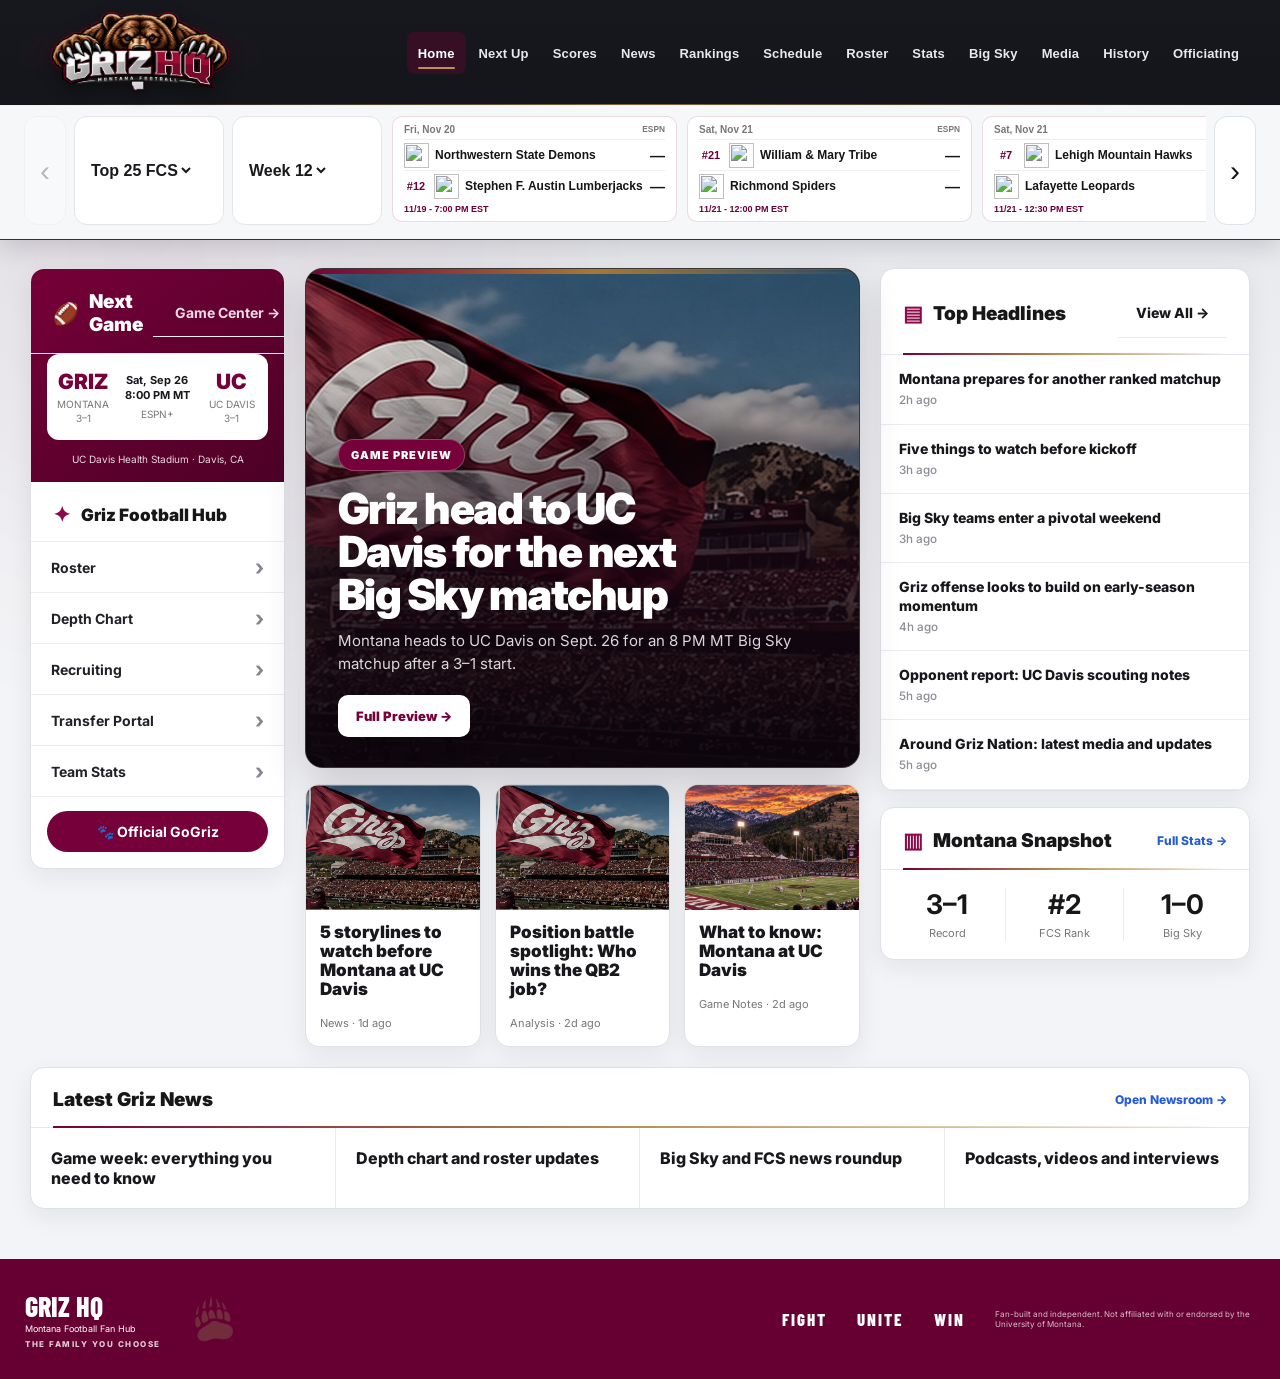
==== index.html @ 2645842f "Refresh homepage opponent references for UC Davis" ====
<!DOCTYPE html>

<html lang="en">
<head>
<meta charset="utf-8"/>
<meta content="width=device-width, initial-scale=1" name="viewport"/>
<title>Griz HQ | Montana Football</title>
<meta content="Griz HQ — a fan-built Montana Grizzlies football information hub." name="description"/>
<link href="styles.css?v=20260920-bigsky-pow1" rel="stylesheet"/>
<link href="scoreboard/scoreboard.css?v=20260916-clean2" rel="stylesheet"/>
<script defer src="scoreboard/scoreboard-config.js?v=20260920-finalfix1"></script>
<script defer src="scoreboard/scoreboard-render.js?v=20260920-finalfix1"></script>
<script defer src="score-scroll.js?v=20260920-finalfix1"></script>
<script defer src="app.js?v=20260921-ucdavis3"></script>
<script defer="" src="rankings-team-logos.js?v=20260920-finalfix1"></script>
<link rel="icon" type="image/png" sizes="32x32" href="favicon-32.png">
<link rel="apple-touch-icon" sizes="180x180" href="apple-touch-icon.png">
<link rel="manifest" href="site.webmanifest">
<meta name="apple-mobile-web-app-title" content="Griz HQ">
<style id="griz-tabs-critical">
.tab-panel{display:none!important}
.tab-panel.is-active{display:block!important}
.hero.tab-panel.is-active{display:grid!important}
.header-gamebar{position:relative;padding-right:175px}
.header-go-griz{position:absolute;right:20px;top:50%;transform:translateY(-50%);font:900 42px/0.9 "Barlow Condensed",sans-serif;letter-spacing:1px;color:#6b0038;text-decoration:none;white-space:nowrap}
.header-go-griz:hover{text-decoration:underline}
@media(max-width:900px){.header-gamebar{padding-right:145px}.header-go-griz{right:12px;font-size:34px}}
@media(max-width:700px){.header-gamebar{padding-right:0}.header-go-griz{display:none}}
</style>
<style id="latest-press-style">
.latest-press{display:grid;grid-template-columns:minmax(260px,.75fr) minmax(360px,1.25fr);gap:22px;margin:0 0 26px;padding:22px;border:1px solid rgba(107,0,56,.18);background:#f7f4f1}
.latest-press-copy h3{margin:5px 0 8px;font-size:clamp(22px,3vw,34px);line-height:1.05}.latest-press-copy p{margin:0 0 16px;color:#666}.latest-press-video{min-height:280px;background:#111;display:flex;align-items:center;justify-content:center}.latest-press-video iframe{width:100%;height:315px;border:0}.press-video-placeholder{padding:30px;text-align:center;color:#eee;line-height:1.5}@media(max-width:800px){.latest-press{grid-template-columns:1fr}.latest-press-video iframe{height:240px}}
</style>
<style id="officiating-tab-style">
.officiating-tab-shell{padding:0 0 30px}.officiating-tab-frame{display:block;width:100%;height:2400px;border:0;background:#f5f2ef}.officiating-tab-open{display:inline-flex;margin:0 0 16px;padding:11px 15px;background:#6b0038;color:#fff;text-decoration:none;font-weight:900;letter-spacing:.3px}.officiating-tab-open:hover{text-decoration:underline}@media(max-width:800px){.officiating-tab-frame{height:3000px}}
</style>

</head>
<body>
<header class="v2-header">
  <div class="v2-topbar">
    <a class="v2-brand" href="#home" aria-label="Griz HQ home"><img src="griz-hq-logo.png" alt="Griz HQ Montana Football"></a>
    <nav class="v2-nav" aria-label="Primary navigation">
      <a class="active" data-tab-link="home" href="#home">Home</a>
      <a data-tab-link="game" href="#next-up">Next Up</a>
      <a data-tab-link="scores" href="#fcs-scores">Scores</a>
      <a data-tab-link="news" href="#news">News</a>
      <a data-tab-link="rankings" href="#rankings">Rankings</a>
      <a data-tab-link="schedule" href="#schedule">Schedule</a>
      <a data-tab-link="roster" href="#roster">Roster</a>
      <a data-tab-link="stats" href="#stats">Stats</a>
      <a data-tab-link="bigsky" href="#big-sky">Big Sky</a>
      <a data-tab-link="media" href="#media">Media</a>
      <a data-tab-link="history" href="#history">History</a>
      <a data-tab-link="officiating" href="#officiating">Officiating</a>
    </nav>
  </div>
  <div class="v2-scorebar" aria-label="Football scores and upcoming games">
    <button class="v2-score-prev" type="button" aria-label="Previous scores">‹</button>
    <label class="v2-score-filter v2-score-select"> <span class="sr-only">Scoreboard group</span><select id="score-group-select" aria-label="Scoreboard group"><option value="fcs">Top 25 FCS</option><option value="bigsky">Big Sky</option></select></label>
    <label class="v2-score-filter v2-score-select"> <span class="sr-only">Scoreboard week</span><select id="score-week-select" aria-label="Scoreboard week"><option value="0">Week 0</option><option value="1">Week 1</option><option value="2">Week 2</option><option value="3">Week 3</option><option value="4">Week 4</option><option value="5">Week 5</option><option value="6">Week 6</option><option value="7">Week 7</option><option value="8">Week 8</option><option value="9">Week 9</option><option value="10">Week 10</option><option value="11">Week 11</option><option value="12">Week 12</option><option value="13">Week 13</option><option value="14">Week 14</option></select></label>
    <div class="v2-score-games" id="score-games" aria-live="polite"></div>
    <button class="v2-score-next" type="button" aria-label="More scores">›</button>
  </div>
</header>
<main id="home">
<section class="v2-home tab-panel is-active" data-tab="home" id="v2-home" aria-label="Griz HQ home dashboard">
  <div class="v2-dashboard">
    <aside class="v2-rail v2-card v2-team-hub">
      <section class="v2-home-next">
        <div class="v2-card-heading"><span>🏈</span><h2>Next Game</h2><a href="#next-up">Game Center →</a></div>
        <div class="v2-home-next-match">
          <div><strong>GRIZ</strong><small>MONTANA<br>3–1</small></div>
          <div><b>Sat, Sep 26<br>8:00 PM MT</b><small>ESPN+</small></div>
          <div><strong>UC</strong><small>UC DAVIS<br>3–1</small></div>
        </div>
        <p>UC Davis Health Stadium · Davis, CA</p>
      </section>
      <section class="v2-team-links">
        <div class="v2-card-heading"><span>✦</span><h2>Griz Football Hub</h2></div>
        <a href="#roster">Roster <b>›</b></a>
        <a href="#roster">Depth Chart <b>›</b></a>
        <a href="#roster">Recruiting <b>›</b></a>
        <a href="#roster">Transfer Portal <b>›</b></a>
        <a href="#stats">Team Stats <b>›</b></a>
        <a class="v2-rail-cta" href="https://gogriz.com/" target="_blank" rel="noopener">🐾 Official GoGriz</a>
      </section>
    </aside>
    <section class="v2-center">
      <div class="v2-feature v2-card">
        <div class="v2-feature-image"><img src="hero.jpg" alt="Montana Grizzlies football"></div>
        <div class="v2-feature-overlay"><span class="v2-tag">GAME PREVIEW</span><h1>Griz head to UC Davis for the next Big Sky matchup</h1><p>Montana heads to UC Davis on Sept. 26 for an 8 PM MT Big Sky matchup after a 3–1 start.</p><a href="#next-up" class="v2-button">Full Preview →</a></div>
      </div>
      <div class="v2-story-grid" id="home-news-side">
        <a class="v2-story v2-card" href="#news"><img src="hero.jpg" alt="Montana football news"><div><h3>5 storylines to watch before Montana at UC Davis</h3><small>News · 1d ago</small></div></a>
        <a class="v2-story v2-card" href="#news"><img src="hero.jpg" alt="Montana football analysis"><div><h3>Position battle spotlight: Who wins the QB2 job?</h3><small>Analysis · 2d ago</small></div></a>
        <a class="v2-story v2-card" href="#news"><img src="mountain-bg.jpg" alt="Washington-Grizzly Stadium"><div><h3>What to know: Montana at UC Davis</h3><small>Game Notes · 2d ago</small></div></a>
      </div>
    </section>
    <aside class="v2-right">
      <section class="v2-card v2-headlines"><div class="v2-card-heading"><span>▤</span><h2>Top Headlines</h2><a href="#news">View All →</a></div><a href="#news">Montana prepares for another ranked matchup <small>2h ago</small></a><a href="#news">Five things to watch before kickoff <small>3h ago</small></a><a href="#news">Big Sky teams enter a pivotal weekend <small>3h ago</small></a><a href="#news">Griz offense looks to build on early-season momentum <small>4h ago</small></a><a href="#news">Opponent report: UC Davis scouting notes <small>5h ago</small></a><a href="#news">Around Griz Nation: latest media and updates <small>5h ago</small></a></section>
      <section class="v2-card v2-snapshot"><div class="v2-card-heading"><span>▥</span><h2>Montana Snapshot</h2><a href="#stats">Full Stats →</a></div><div class="v2-snapshot-grid"><div><b>3–1</b><small>Record</small></div><div><b>#2</b><small>FCS Rank</small></div><div><b>1–0</b><small>Big Sky</small></div></div></section>
    </aside>
  </div>
  <section class="v2-lower-news v2-card"><div class="v2-card-heading"><h2>Latest Griz News</h2><a href="#news">Open Newsroom →</a></div><div class="v2-lower-news-grid"><a href="#news">Game week: everything you need to know</a><a href="#news">Depth chart and roster updates</a><a href="#news">Big Sky and FCS news roundup</a><a href="#news">Podcasts, videos and interviews</a></div></section>
</section>
<section class="section tab-panel bigsky-hub" data-tab="bigsky" id="big-sky">
  <div class="section-head bigsky-hero-head"><div class="eyebrow">AROUND THE LEAGUE</div><h2>BIG SKY FOOTBALL</h2><span>Standings • Scores • Stats • News • Rankings</span></div>
  <div class="bigsky-hub-grid">
    <div class="bigsky-main">
      <div class="bigsky-panel bigsky-standings-panel">
        <div class="bigsky-panel-head"><div><div class="eyebrow">2026 CONFERENCE STANDINGS</div><h3>Big Sky Football</h3></div><span id="bigsky-standings-updated">LIVE FROM BIG SKY</span></div>
        <div class="bigsky-standings" id="bigsky-standings">Loading standings…</div>
      </div>
      <div class="bigsky-panel bigsky-players-panel">
        <div class="bigsky-panel-head"><div><div class="eyebrow">WEEKLY HONORS</div><h3>Big Sky Players of the Week</h3></div><span id="bigsky-players-updated">WEEKLY</span></div>
        <div class="bigsky-pow-grid" id="bigsky-players-of-week">Loading weekly honors…</div>
      </div>
      <div class="bigsky-panel">
        <div class="bigsky-panel-head"><div><div class="eyebrow">AROUND THE LEAGUE</div><h3>This Week in the Big Sky</h3></div><span>GAMES &amp; MATCHUPS</span></div>
        <div class="bigsky-tools"><label>TEAM<select id="bigsky-team-filter"><option value="ALL">ALL TEAMS</option></select></label><label>WEEK<select id="bigsky-date-filter"><option value="ALL">CURRENT WEEK</option></select></label></div>
        <div class="bigsky-table" id="bigsky-table">Loading Big Sky schedule…</div>
      </div>
      <div class="bigsky-panel">
        <div class="bigsky-panel-head"><div><div class="eyebrow">BIG SKY LEADERS</div><h3>Stat Leaders</h3></div><span>2026 SEASON</span></div>
        <div class="bigsky-leader-grid" id="bigsky-leaders">Loading leaders…</div>
      </div>
    </div>
    <aside class="bigsky-side">
      <div class="bigsky-panel bigsky-ranked-panel"><div class="bigsky-panel-head"><div><div class="eyebrow">FCS TOP 25</div><h3>Big Sky Ranked Teams</h3></div><span>COACHES</span></div><div id="bigsky-ranked">Loading rankings…</div></div>
      <div class="bigsky-panel"><div class="bigsky-panel-head"><div><div class="eyebrow">BIG SKY NEWS</div><h3>Around the Conference</h3></div><span>OFFICIAL</span></div><div id="bigsky-news">Loading news…</div></div>
      <div class="bigsky-panel bigsky-griz-panel"><div class="bigsky-panel-head"><div><div class="eyebrow">MONTANA</div><h3>The Griz in the Big Sky</h3></div></div><div id="bigsky-griz-card">Loading…</div></div>
    </aside>
  </div>
  <div class="schedule-source">Primary sources: <a href="https://bigskyconf.com/standings.aspx?path=football" rel="noopener" target="_blank">Big Sky standings ↗</a> • <a href="https://bigskyconf.com/stats.aspx?path=football&amp;year=2026" rel="noopener" target="_blank">Big Sky statistics ↗</a> • <a href="https://bigskyconf.com/news.aspx?path=football" rel="noopener" target="_blank">Big Sky football news ↗</a></div>
</section>
<section class="section tab-panel ghq-next-up" data-tab="game" id="next-up">
  <div class="ghq-nu-hero">
    <div class="ghq-nu-hero-top">
      <div>
        <div class="eyebrow light">GRIZ HQ • OPPONENT DOSSIER</div>
        <h1>NEXT UP: <span>UC DAVIS</span></h1>
        <p>Everything you want to know before kickoff — the matchup, the numbers, the history, the opponent, and the best places to dig deeper.</p>
      </div>
      <div class="ghq-nu-game-pill"><b>SEP 26</b><span>8:00 PM MT</span><small>UC DAVIS HEALTH STADIUM</small></div>
    </div>
    <div class="ghq-nu-matchup">
      <div class="ghq-nu-team is-griz">
        <div class="ghq-nu-logo"><img src="https://a.espncdn.com/i/teamlogos/ncaa/500/149.png" alt="Montana Grizzlies"></div>
        <div><div class="ghq-nu-rank">#2</div><h2>MONTANA</h2><p>3–1 • 1–0 BIG SKY</p></div>
      </div>
      <div class="ghq-nu-vs"><span>VS</span><small>GAME 3</small></div>
      <div class="ghq-nu-team is-opponent">
        <div class="ghq-nu-logo"><img src="https://a.espncdn.com/i/teamlogos/ncaa/500/302.png" alt="UC Davis Aggies"></div>
        <div><div class="ghq-nu-rank next">NEXT</div><h2>UC DAVIS</h2><p>3–1 • 1–0 BIG SKY</p></div>
      </div>
    </div>
  </div>

  <div class="ghq-nu-quicklinks">
    <div class="ghq-nu-section-label">JUMP TO / EXPLORE</div>
    <div class="ghq-nu-link-grid">
      <a href="https://ucdavisaggies.com/sports/football" target="_blank" rel="noopener"><strong>UC DAVIS FOOTBALL</strong><span>Official home</span><em>↗</em></a>
      <a href="https://ucdavisaggies.com/sports/football/roster" target="_blank" rel="noopener"><strong>ROSTER</strong><span>Players & bios</span><em>↗</em></a>
      <a href="https://ucdavisaggies.com/sports/football/stats" target="_blank" rel="noopener"><strong>2026 STATS</strong><span>Team & player stats</span><em>↗</em></a>
      <a href="https://ucdavisaggies.com/sports/football/schedule" target="_blank" rel="noopener"><strong>SCHEDULE</strong><span>Full 2026 slate</span><em>↗</em></a>
      <a href="https://ucdavisaggies.com/sports/football/coaches" target="_blank" rel="noopener"><strong>COACHES</strong><span>Staff & leadership</span><em>↗</em></a>
      <a href="https://ucdavisaggies.com/news/" target="_blank" rel="noopener"><strong>UC DAVIS NEWS</strong><span>Latest coverage</span><em>↗</em></a>
      <a href="https://gogriz.com/game-center/5256" target="_blank" rel="noopener"><strong>OPPONENT HISTORY</strong><span>Series records</span><em>↗</em></a>
      <a href="https://gogriz.com/game-center/5256" target="_blank" rel="noopener"><strong>GRIZ GAME CENTER</strong><span>Live stats & game info</span><em>↗</em></a>
    </div>
  </div>

  <div class="ghq-nu-section-head"><div><div class="eyebrow">THE NUMBERS</div><h2>MONTANA VS. UC DAVIS</h2><p>Through four games for each team. UC Davis is 3–1 overall and 1–0 in Big Sky play; Montana is 3–1 overall and 1–0 in conference play.</p></div><span class="ghq-nu-live-dot">CURRENT SNAPSHOT</span></div>
  <div class="ghq-nu-compare">
    <div class="ghq-nu-compare-head"><span>2026 THROUGH 4 GAMES</span><b><img src="https://a.espncdn.com/i/teamlogos/ncaa/500/149.png" alt=""> MONTANA</b><b><img src="https://a.espncdn.com/i/teamlogos/ncaa/500/302.png" alt=""> UC DAVIS</b></div>
    <div class="ghq-nu-stat"><span>Record</span><strong class="better">3–1</strong><strong>3–1</strong></div>
    <div class="ghq-nu-stat"><span>Points / Game</span><strong class="better">34.0</strong><strong>33.75</strong></div>
    <div class="ghq-nu-stat"><span>Total Offense / Game</span><strong class="better">394.0</strong><strong>410.0</strong></div>
    <div class="ghq-nu-stat"><span>Passing / Game</span><strong class="better">252.75</strong><strong>286.25</strong></div>
    <div class="ghq-nu-stat"><span>Rushing / Game</span><strong class="better">141.25</strong><strong>123.75</strong></div>
    <div class="ghq-nu-stat"><span>Points Allowed / Game</span><strong class="better">26.0</strong><strong>26.0</strong></div>
    <div class="ghq-nu-stat"><span>Total Defense Allowed / Game</span><strong class="better">388.0</strong><strong>382.75</strong></div>
    <div class="ghq-nu-stat"><span>3rd Down</span><strong class="better">40.0%</strong><strong>38.46%</strong></div>
    <div class="ghq-nu-stat"><span>Turnover Margin</span><strong>+1</strong><strong>+1</strong></div>
  </div>

  <div class="ghq-nu-two-col">
    <article class="ghq-nu-card ghq-nu-edge-card">
      <div class="eyebrow">MATCHUP EDGE</div><h3>WHERE THE NUMBERS LEAN</h3>
      <div class="ghq-nu-edge"><div><span>SCORING</span><b>−2.25</b><small>Montana points/game edge</small></div><div><span>TOTAL OFFENSE</span><b>−3.0</b><small>yards/game for Montana</small></div><div><span>RUSHING</span><b>+15.75</b><small>yards/game for Montana</small></div><div><span>POINTS ALLOWED</span><b>−10.0</b><small>fewer points allowed by Montana</small></div></div>
    </article>
    <article class="ghq-nu-card">
      <div class="eyebrow">RECENT FORM</div><h3>HOW THEY GOT HERE</h3>
      <div class="ghq-nu-game-row"><b>MONTANA</b><span class="w">W</span><strong>17–52</strong><small>Oregon State</small></div>
      <div class="ghq-nu-game-row"><b></b><span class="w">W</span><strong>35–14</strong><small>Utah Tech</small></div>
      <div class="ghq-nu-divider"></div>
      <div class="ghq-nu-game-row"><b>UC DAVIS</b><span class="w">W</span><strong>45–7</strong><small>Stetson</small></div>
      <div class="ghq-nu-game-row"><b></b><span class="l">L</span><strong>10–56</strong><small>SMU</small></div>
    </article>
  </div>

  <div class="ghq-nu-two-col">
    <article class="ghq-nu-card">
      <div class="eyebrow">PLAYERS TO KNOW</div><h3>WHO MATTERS IN THIS MATCHUP</h3>
      <div class="ghq-nu-player"><div class="ghq-nu-player-team griz">M</div><div><b>Eli Gillman</b><span>Montana RB • 409 rush yards • 5 TD</span></div></div>
      <div class="ghq-nu-player"><div class="ghq-nu-player-team griz">M</div><div><b>Keali'i Ah Yat</b><span>Montana QB • 1,008 pass yards • 9 TD • 3 INT</span></div></div>
      <div class="ghq-nu-player"><div class="ghq-nu-player-team opp">UC</div><div><b>Samuel Gbatu Jr.</b><span>UC Davis WR • 468 receiving yards • 4 TD</span></div></div>
      <div class="ghq-nu-player"><div class="ghq-nu-player-team opp">UC</div><div><b>Treynor Cleeland</b><span>UC Davis QB • 995 passing yards • 9 TD</span></div></div>
      <a class="ghq-nu-inline-link" href="https://ucdavisaggies.com/sports/football/roster" target="_blank" rel="noopener">VIEW FULL UC DAVIS ROSTER ↗</a>
    </article>
    <article class="ghq-nu-card">
      <div class="eyebrow">OPPONENT INTEL</div><h3>GET TO KNOW THE AGGIES</h3>
      <p>UC Davis is 3–1 overall and 1–0 in Big Sky play after a 45–7 win over Stetson. The Aggies are coached by third-year head coach Tim Plough and average 33.75 points and 410.0 total yards per game.</p>
      <div class="ghq-nu-facts"><div><b>3–1</b><span>Current record</span></div><div><b>1–0</b><span>Big Sky record</span></div><div><b>410.0</b><span>Total offense / game</span></div><div><b>Davis</b><span>Home of the Aggies</span></div></div>
      <div class="ghq-nu-button-row"><a href="https://ucdavisaggies.com/sports/football/coaches" target="_blank" rel="noopener">COACHES ↗</a><a href="https://ucdavisaggies.com/news/" target="_blank" rel="noopener">NEWS ↗</a></div>
    </article>
  </div>

  <div class="ghq-nu-history">
    <div class="ghq-nu-history-copy"><div class="eyebrow light">SERIES HISTORY</div><h2>MONTANA VS. UC DAVIS</h2><p>Montana and UC Davis have met 11 times. Montana leads the all-time series 9–2, with UC Davis winning the most recent meeting 30–14 in Missoula in 2024.</p><div class="ghq-nu-series-score"><div><b>9–2</b><span>Montana all-time</span></div><div><b>2024</b><span>Last meeting</span></div><div><b>30–14</b><span>UC Davis in 2024</span></div></div></div>
    <div class="ghq-nu-history-games"><div><span>2024</span><b>UC DAVIS 30–14</b><small>Missoula</small></div><div><span>2023</span><b>MONTANA 31–23</b><small>Davis</small></div><div class="next-series"><span>2026</span><b>NEXT CHAPTER</b><small>Davis, Calif.</small></div></div>
  </div>

  <div class="ghq-nu-two-col">
    <article class="ghq-nu-card">
      <div class="eyebrow">WHAT TO WATCH</div><h3>THREE THINGS I'M WATCHING</h3>
      <ol class="ghq-nu-watchlist"><li><b>Can Montana contain the Aggies' passing game?</b><span>UC Davis is averaging 286.25 passing yards per game through four games.</span></li><li><b>Can UC Davis protect the football?</b><span>The Aggies are +1 in turnover margin through four games.</span></li><li><b>Can Montana win on third down?</b><span>UC Davis is converting 38.46% of third downs this season.</span></li></ol>
    </article>
    <article class="ghq-nu-card">
      <div class="eyebrow">MORE GAME-DAY INFO</div><h3>KEEP THESE OPEN</h3>
      <div class="ghq-nu-resource-grid"><a href="https://gogriz.com/game-center/5256" target="_blank" rel="noopener"><b>GAME CENTER</b><span>Official Montana game hub</span></a><a href="https://ucdavisaggies.com/sports/football/stats" target="_blank" rel="noopener"><b>UC DAVIS STATS</b><span>Live cumulative stats</span></a><a href="https://ucdavisaggies.com/sports/football/schedule" target="_blank" rel="noopener"><b>UC DAVIS SCHEDULE</b><span>Results & future games</span></a><a href="https://gogriz.com/sports/football" target="_blank" rel="noopener"><b>GO GRIZ</b><span>Official Montana football</span></a></div>
    </article>
  </div>

  

  <div class="ghq-nu-section-head"><div><div class="eyebrow">FILM ROOM</div><h2>WATCH THE OPPONENT</h2><p>Start the week with the video that matters: coach interviews, player press conferences, highlights and recent games.</p></div><span class="ghq-nu-live-dot">VIDEO &amp; MEDIA</span></div>
  <div class="ghq-nu-media-grid">
    <a class="ghq-nu-media-card featured" href="https://www.youtube.com/results?search_query=UC+Davis+football+2026+highlights" target="_blank" rel="noopener"><div class="ghq-nu-media-icon">▶</div><div><span>HIGHLIGHTS</span><b>Search UC Davis 2026 Highlights</b><small>Recent game clips and team highlights</small></div><em>↗</em></a>
    <a class="ghq-nu-media-card" href="https://www.youtube.com/results?search_query=UC+Davis+football+coach+Tim+Plough+2026" target="_blank" rel="noopener"><div class="ghq-nu-media-icon">🎙</div><div><span>COACH TALK</span><b>Lance Anderson Press Conferences</b><small>Hear the opponent's coaches directly</small></div><em>↗</em></a>
    <a class="ghq-nu-media-card" href="https://www.youtube.com/results?search_query=UC+Davis+football+Montana+State+2026" target="_blank" rel="noopener"><div class="ghq-nu-media-icon">🎥</div><div><span>RECENT GAME</span><b>UC Davis at Montana State</b><small>Look for full-game, recap and highlight video</small></div><em>↗</em></a>
    <a class="ghq-nu-media-card" href="https://www.youtube.com/results?search_query=UC+Davis+football+SMU+2026" target="_blank" rel="noopener"><div class="ghq-nu-media-icon">🎥</div><div><span>RECENT GAME</span><b>UC Davis at BYU</b><small>Another look at the Aggies' most recent test</small></div><em>↗</em></a>
  </div>

  <div class="ghq-nu-two-col">
    <article class="ghq-nu-card"><div class="eyebrow">DEEP DIVE</div><h3>OPPONENT RESEARCH DESK</h3><div class="ghq-nu-research-grid">
      <a href="https://ucdavisaggies.com/sports/football/stats" target="_blank" rel="noopener"><b>TEAM STATS</b><span>Offense, defense &amp; special teams</span></a>
      <a href="https://ucdavisaggies.com/sports/football/roster" target="_blank" rel="noopener"><b>ROSTER &amp; BIOS</b><span>Every player and position</span></a>
      <a href="https://ucdavisaggies.com/sports/football/coaches" target="_blank" rel="noopener"><b>COACHING STAFF</b><span>Head coach &amp; coordinators</span></a>
      <a href="https://ucdavisaggies.com/news/" target="_blank" rel="noopener"><b>TEAM NEWS</b><span>Latest opponent coverage</span></a>
      <a href="https://ucdavisaggies.com/sports/football/schedule" target="_blank" rel="noopener"><b>FULL SCHEDULE</b><span>Results &amp; upcoming games</span></a>
      <a href="https://gogriz.com/game-center/5256" target="_blank" rel="noopener"><b>SERIES HISTORY</b><span>Montana vs. UC Davis</span></a>
    </div></article>
    <article class="ghq-nu-card"><div class="eyebrow">GAME FILM CHECKLIST</div><h3>WHAT I WOULD STUDY FIRST</h3><ol class="ghq-nu-watchlist"><li><b>Quarterback tendencies</b><span>Look at early-down throws, pressure response and where the QB goes when the first read is covered.</span></li><li><b>Explosive plays</b><span>Find the opponent's longest runs, passes and returns from the first two games.</span></li><li><b>Third-down defense</b><span>See how they line up on 3rd-and-medium/long and which pressures create negative plays.</span></li><li><b>Special teams</b><span>Watch kickoff coverage, punt returns, field-goal range and fake-punt tendencies.</span></li></ol></article>
  </div>

  <div class="ghq-nu-section-head"><div><div class="eyebrow">MORE NUMBERS</div><h2>STATS WORTH DIGGING INTO</h2><p>The scoreboard tells you who won. These numbers tell you how the opponent is built.</p></div></div>
  <div class="ghq-nu-stat-cards">
    <div><span>PASSING</span><b>286.25</b><small>UC Davis passing yards per game</small></div>
    <div><span>RUSHING</span><b>123.75</b><small>UC Davis rushing yards per game</small></div>
    <div><span>POINTS</span><b>33.75</b><small>UC Davis points per game</small></div>
    <div><span>POINTS ALLOWED</span><b>26.0</b><small>UC Davis opponent points per game</small></div>
    <div><span>3RD DOWN</span><b>38.46%</b><small>Third-down conversion rate</small></div>
    <div><span>TURNOVER MARGIN</span><b>+1</b><small>Through four games</small></div>
  </div>

  <div class="ghq-nu-card ghq-nu-link-dump"><div class="eyebrow">ONE-CLICK RESEARCH</div><h3>EVERYTHING ELSE</h3><div class="ghq-nu-resource-grid">
    <a href="https://ucdavisaggies.com/sports/football" target="_blank" rel="noopener"><b>OFFICIAL FOOTBALL</b><span>UC Davis Athletics</span></a>
    <a href="https://www.google.com/search?q=UC+Davis+football+news" target="_blank" rel="noopener"><b>WEB NEWS</b><span>Search the latest coverage</span></a>
    <a href="https://www.youtube.com/results?search_query=UC+Davis+football+2026" target="_blank" rel="noopener"><b>YOUTUBE</b><span>Videos &amp; pressers</span></a>
    <a href="https://www.espn.com/college-football/team/_/id/302/uc-davis-aggies" target="_blank" rel="noopener"><b>ESPN</b><span>Scores, roster &amp; stats</span></a>
    <a href="https://www.espn.com/college-football/team/schedule/_/id/302/season/2026" target="_blank" rel="noopener"><b>ESPN SCHEDULE</b><span>Game-by-game results</span></a>
    <a href="https://www.google.com/search?q=UC+Davis+football+podcast" target="_blank" rel="noopener"><b>PODCASTS</b><span>Opponent discussion</span></a>
  </div></div>


  <div class="ghq-nu-footer"><span>DATA SNAPSHOT • SEPTEMBER 21, 2026</span><span>UC Davis statistics: UC Davis Athletics • Montana statistics: Griz HQ</span></div>
</section>
<section class="lower-grid">
<section class="panel tab-panel" data-tab="schedule" id="schedule">
<div class="panel-title"><h2>2026 SEASON AT A GLANCE</h2></div>
<div class="stat-strip" id="season-stats">
<div><b>1–0</b><small>RECORD</small></div>
<div><b>1–0</b><small>BIG SKY</small></div>
<div><b>28.0</b><small>PPG</small></div>
<div><b>21.0</b><small>OPP PPG</small></div>
</div>
<div class="schedule" id="schedule-list">
<div class="schedule-row head"><span>DATE</span><span>OPPONENT</span><span>RESULT / TIME</span></div>
<div class="schedule-row"><span>AUG 29</span><b>SOUTHERN UTAH</b><strong>W 28–21</strong></div>
<div class="schedule-row next"><span>SEP 5</span><b>DRAKE</b><strong>2:00 PM MT</strong></div>
<div class="schedule-row"><span>SEP 12</span><b>UTAH TECH</b><strong>1:00 PM MT</strong></div>
<div class="schedule-row"><span>SEP 19</span><b>@ OREGON STATE</b><strong>9:00 PM MT</strong></div>
<div class="schedule-row"><span>SEP 26</span><b>@ UC DAVIS</b><strong>8:00 PM MT</strong></div>
<div class="schedule-row"><span>OCT 3</span><b>NORTHERN COLORADO</b><strong>2:00 PM MT</strong></div>
</div>
<a class="button maroon full" href="#schedule-full">FULL SCHEDULE →</a>
</section>
</section>
<!-- FULL NEWSROOM: driven only by news.json -->
<section class="ghq-newsroom section tab-panel" data-tab="news" id="news">
<div class="ghq-newsroom-shell">
<div class="ghq-newsroom-top">
<div>
<div class="eyebrow">GRIZ HQ • DAILY FOOTBALL NEWS</div>
<h2>THE GRIZ NEWSROOM</h2>
<p>Your daily Montana football front page — official news, game stories, insider coverage and more.</p>
</div>
<div class="ghq-newsroom-status"><span></span><b id="news-updated-label">LIVE FEED</b><small id="news-updated-time">Checking for updates…</small></div>
</div>
<div class="ghq-news-filters" id="ghq-news-filters">
<button class="is-active" data-news-filter="ALL" type="button">ALL</button>
<button data-news-filter="GAME STORY" type="button">GAME STORIES</button>
<button data-news-filter="GAME DAY" type="button">GAME DAY</button>
<button data-news-filter="INSIDER" type="button">INSIDER</button>
<button data-news-filter="RECRUITING" type="button">RECRUITING</button>
<button data-news-filter="HONOR" type="button">HONORS</button>
<button data-news-filter="ANALYSIS" type="button">ANALYSIS</button>
<button data-news-filter="OPPONENT" type="button">OPPONENT</button>
</div>
<div class="ghq-news-feature-grid" id="ghq-news-feature">
<a class="ghq-news-feature-main" href="#">
<div class="ghq-feature-art"><img alt="Montana Grizzlies football news" src="hero.jpg"/><span>GRIZ HQ</span><b>LATEST</b></div>
<div class="ghq-feature-copy"><div class="ghq-news-meta">LATEST • MONTANA FOOTBALL</div><h3>Loading the latest story…</h3><p>Checking the newsroom.</p><span>READ STORY ↗</span></div>
</a>
<div class="ghq-news-feature-stack">
<a class="ghq-news-feature-small" href="#"><div class="ghq-small-art"><img alt="Montana Grizzlies football news" src="hero.jpg"/><span>GRIZ</span></div><div><span>LATEST</span><h3>Loading…</h3><small>—</small></div></a>
<a class="ghq-news-feature-small" href="#"><div class="ghq-small-art"><img alt="Montana Grizzlies football news" src="hero.jpg"/><span>GRIZ</span></div><div><span>LATEST</span><h3>Loading…</h3><small>—</small></div></a>
</div>
</div>
<div class="ghq-video-newsroom" id="ghq-video-newsroom">
<div class="ghq-video-newsroom-head"><div><div class="eyebrow">GRIZ TV • VIDEO</div><h3>WATCH THE LATEST</h3></div><span>VIDEO THUMBNAILS</span></div>
<div class="ghq-video-grid newsroom-video-grid" id="ghq-newsroom-video-grid"></div>
</div>
<div class="ghq-latest-head"><div><div class="eyebrow">AROUND GRIZ NATION</div><h3>LATEST HEADLINES</h3></div><span id="ghq-filter-label">ALL STORIES</span></div>
<div class="ghq-news-grid" id="ghq-news-grid"></div>
<div class="ghq-news-footer">
<div><b>GRIZ HQ NEWS</b><span>Automatically refreshed from Montana football sources.</span></div>
<a href="https://gogriz.com/sports/football/archives" rel="noopener" target="_blank">OFFICIAL GOGRIZ FOOTBALL ARCHIVE ↗</a>
</div>
</div>
</section>
<section class="section fcs-scoreboard-section tab-panel" data-tab="scores" id="fcs-scores">
<div class="section-head"><div class="eyebrow">AROUND THE FCS</div><h2>FCS Scoreboard</h2><span>Top 25 + Big Sky scores</span></div>
<div class="fcs-tools">
<label>WEEK<select id="fcs-week-filter"></select></label>
<button class="button outline-maroon" id="fcs-refresh" type="button">REFRESH SCORES ↻</button>
<span class="fcs-status" id="fcs-status">Loading scores…</span>
</div>
<div class="fcs-topbar"><div><b>FCS TOP 25</b><span id="fcs-rankings-date">Stats Perform • Aug. 31, 2026</span></div><a href="https://www.ncaa.com/rankings/football/fcs/stats-perform-fcs-top-25" rel="noopener" target="_blank">FULL FCS RANKINGS ↗</a></div>
<div class="fcs-top20" id="fcs-top20"><div class="fcs-loading">Loading Top 25…</div></div>
<div class="fcs-all-head bigsky-score-head"><div><b>BIG SKY SCORES</b><span id="bigsky-score-label">All 13 Big Sky teams</span></div><span>Conference + non-conference</span></div>
<div class="fcs-games bigsky-score-games" id="bigsky-score-games"><div class="fcs-loading">Loading Big Sky games…</div></div>
</section>

<section class="section tab-panel" data-tab="rankings" id="rankings">
<div class="section-head"><div class="eyebrow">NATIONAL FCS RANKINGS</div><h2>Top 20 — Coaches &amp; Media</h2><span id="rankings-date">Loading…</span></div>
<div class="full-polls">
<div><h3>AFCA COACHES POLL</h3><ol id="coaches-poll"><li>Loading rankings…</li></ol></div>
<div><h3>STATS PERFORM MEDIA POLL</h3><ol id="media-poll"><li>Loading rankings…</li></ol></div>
</div>
</section>
<section class="section tab-panel" data-tab="roster" id="roster">
<div class="section-head"><div class="eyebrow">THE TEAM</div><h2>Roster &amp; Depth Chart</h2><span id="depth-chart-updated">2026 season</span></div>
<div class="roster-actions">
<a class="button maroon" href="https://gogriz.com/sports/football/roster" rel="noopener" target="_blank">FULL OFFICIAL ROSTER ↗</a>
<a class="button outline-maroon" id="depth-chart-source" href="https://gogriz.com/news/2026/8/25/football-kennedy-era-opens-as-griz-host-t-birds" rel="noopener" target="_blank">OFFICIAL GAME NOTES / TWO-DEEP ↗</a>
</div>
<div class="roster-hq-intro">
  <div class="roster-hq-copy">
    <div class="eyebrow">ROSTER HQ</div>
    <h3>Meet the 2026 Griz</h3>
    <p>One place to see the roster, current two-deep, position groups, experience and new arrivals. Use the explorer below instead of jumping around the page.</p>
  </div>
  <div class="roster-hq-stats">
    <div class="roster-hq-stat"><b>110</b><span>PLAYERS</span><small>Official 2026 roster</small></div>
    <div class="roster-hq-stat"><b>3</b><span>UNITS</span><small>Offense · Defense · ST</small></div>
    <div class="roster-hq-stat"><b>11</b><span>GROUPS</span><small>QB through specialists</small></div>
    <div class="roster-hq-stat accent"><b>2-DEEP</b><span>NOW</span><small>Latest published depth chart</small></div>
  </div>
</div>

<div class="roster-feature-grid">
  <section class="roster-feature-panel captains-panel">
    <div class="roster-feature-head"><span class="feature-icon">C</span><div><div class="eyebrow">LEADERSHIP</div><h3>Team Captains</h3></div></div>
    <div class="roster-feature-players" id="roster-captains"></div>
  </section>
  <section class="roster-feature-panel watch-panel">
    <div class="roster-feature-head"><span class="feature-icon">★</span><div><div class="eyebrow">2026 WATCH</div><h3>Players to Watch</h3></div></div>
    <div class="roster-feature-players" id="roster-watch"></div>
  </section>
  <section class="roster-feature-panel honors-panel">
    <div class="roster-feature-head"><span class="feature-icon">✦</span><div><div class="eyebrow">PRESEASON RECOGNITION</div><h3>Honors &amp; Watchlists</h3></div></div>
    <div class="roster-honors-list" id="roster-honors"></div>
  </section>
</div>

<div class="roster-section-nav" aria-label="Roster HQ sections">
  <button type="button" class="roster-section-nav-btn active" data-roster-jump="roster-explorer">👥 <span>ROSTER EXPLORER</span></button>
  <button type="button" class="roster-section-nav-btn" data-roster-jump="roster-depth-chart">☷ <span>DEPTH CHART</span></button>
  <button type="button" class="roster-section-nav-btn" data-roster-jump="roster-position-groups">▦ <span>POSITION GROUPS</span></button>
  <button type="button" class="roster-section-nav-btn" data-roster-jump="roster-coaches">🏈 <span>COACHES</span></button>
  <button type="button" class="roster-section-nav-btn" data-roster-jump="roster-transfers">↔ <span>TRANSFERS</span></button>
</div>

<div class="roster-snapshot-grid">
  <div class="roster-snapshot-card"><span>52</span><strong>OFFENSE</strong><small>QB · RB · WR · TE · OL</small></div>
  <div class="roster-snapshot-card"><span>53</span><strong>DEFENSE</strong><small>DL · LB · DB</small></div>
  <div class="roster-snapshot-card"><span>5</span><strong>SPECIALISTS</strong><small>K · P/KP · LS</small></div>
  <div class="roster-snapshot-card"><span>22</span><strong>FRESHMEN</strong><small>First-year players</small></div>
  <div class="roster-snapshot-card"><span>23</span><strong>SOPHOMORES</strong><small>Second-year players</small></div>
  <div class="roster-snapshot-card"><span>25</span><strong>JUNIORS</strong><small>Third-year players</small></div>
  <div class="roster-snapshot-card"><span>20</span><strong>SENIORS</strong><small>Fourth-year players</small></div>
  <div class="roster-snapshot-card"><span>14</span><strong>5TH YEAR</strong><small>Graduate / extra-eligibility veterans</small></div>
</div>
<div class="roster-explorer" id="roster-explorer">
  <div class="roster-explorer-head">
    <div><div class="eyebrow">ROSTER EXPLORER</div><h3>Find any Griz in seconds</h3><p>Filter by unit, position or class. Click a player for the full roster card.</p></div>
    <div class="roster-count" id="roster-count">110 PLAYERS</div>
  </div>
  <div class="roster-filters" role="tablist" aria-label="Roster filters">
    <button class="roster-filter active" data-filter="all">ALL</button>
    <button class="roster-filter" data-filter="offense">OFFENSE</button>
    <button class="roster-filter" data-filter="defense">DEFENSE</button>
    <button class="roster-filter" data-filter="special">SPECIAL TEAMS</button>
    <button class="roster-filter" data-filter="qb">QB</button>
    <button class="roster-filter" data-filter="rb">RB</button>
    <button class="roster-filter" data-filter="wr">WR</button>
    <button class="roster-filter" data-filter="te">TE</button>
    <button class="roster-filter" data-filter="ol">OL</button>
    <button class="roster-filter" data-filter="dl">DL</button>
    <button class="roster-filter" data-filter="lb">LB</button>
    <button class="roster-filter" data-filter="db">DB</button>
    <button class="roster-filter" data-filter="new">NEW</button>
  </div>
  <div class="roster-search-row"><input id="roster-search" type="search" placeholder="Search by player, position, school or hometown…" aria-label="Search roster"><span id="roster-filter-note">Showing all 110 players</span></div>
  <div class="roster-grid" id="roster-grid"></div>
</div>

<div class="roster-player-modal" id="roster-player-modal" aria-hidden="true">
  <div class="roster-modal-backdrop" data-close-roster></div>
  <div class="roster-modal-card" role="dialog" aria-modal="true" aria-labelledby="roster-modal-name">
    <button class="roster-modal-close" data-close-roster aria-label="Close player card">×</button>
    <div class="roster-modal-number" id="roster-modal-number"></div>
    <div class="roster-modal-kicker" id="roster-modal-kicker"></div>
    <div class="roster-modal-photo-wrap"><img id="roster-modal-photo" class="roster-modal-photo" alt="" loading="lazy"></div>
    <h3 id="roster-modal-name"></h3>
    <div class="roster-modal-meta" id="roster-modal-meta"></div>
    <div class="roster-modal-body" id="roster-modal-body"></div>
    <a id="roster-modal-official" class="button outline-maroon" href="https://gogriz.com/sports/football/roster" target="_blank" rel="noopener">OFFICIAL ROSTER ↗</a>
  </div>
</div>

<!-- ROSTER_COACHES_START -->
<section class="griz-coaches-section" id="roster-coaches">
  <div class="griz-coaches-head"><div><div class="eyebrow">THE STAFF</div><h3>Coaching Staff</h3><p>The 2026 Montana football coaching staff, pulled from the official GoGriz staff page.</p></div><a class="button outline-maroon" href="https://gogriz.com/sports/football/coaches/2026" target="_blank" rel="noopener">OFFICIAL STAFF ↗</a></div>
  <div class="griz-coaches-grid"><article class="griz-coach-card"><div class="griz-coach-photo"><img src="https://images.sidearmdev.com/resize?url=https%3A%2F%2Fdxbhsrqyrr690.cloudfront.net%2Fsidearm.nextgen.sites%2Fgogriz.com%2Fimages%2F2026%2F8%2F30%2F20260829_fbvssouthernutah_0134.jpg&amp;height=300&amp;type=webp" alt="Bobby Kennedy" loading="lazy"></div><div class="griz-coach-info"><span class="eyebrow">COACHING STAFF</span><h4>Bobby Kennedy</h4><p>Head Coach</p><a href="https://gogriz.com/sports/football/coaches/2026" target="_blank" rel="noopener">OFFICIAL STAFF PROFILE ↗</a></div></article>
<article class="griz-coach-card"><div class="griz-coach-photo"><img src="https://images.sidearmdev.com/crop?url=https%3A%2F%2Fdxbhsrqyrr690.cloudfront.net%2Fsidearm.nextgen.sites%2Fgogriz.com%2Fimages%2F2018%2F2%2F24%2FPease.jpg&amp;width=180&amp;height=270&amp;type=webp" alt="Brent Pease" loading="lazy"></div><div class="griz-coach-info"><span class="eyebrow">COACHING STAFF</span><h4>Brent Pease</h4><p>Assoc. Head Coach / OC / QB</p><a href="https://gogriz.com/sports/football/coaches/2026" target="_blank" rel="noopener">OFFICIAL STAFF PROFILE ↗</a></div></article>
<article class="griz-coach-card"><div class="griz-coach-photo"><img src="https://images.sidearmdev.com/crop?url=https%3A%2F%2Fdxbhsrqyrr690.cloudfront.net%2Fsidearm.nextgen.sites%2Fgogriz.com%2Fimages%2F2024%2F5%2F9%2F20240502_headshots_193_tm.jpg&amp;width=180&amp;height=270&amp;type=webp" alt="Rob Phenicie" loading="lazy"></div><div class="griz-coach-info"><span class="eyebrow">COACHING STAFF</span><h4>Rob Phenicie</h4><p>Asst. Head Coach / Tight Ends</p><a href="https://gogriz.com/sports/football/coaches/2026" target="_blank" rel="noopener">OFFICIAL STAFF PROFILE ↗</a></div></article>
<article class="griz-coach-card"><div class="griz-coach-photo"><img src="https://images.sidearmdev.com/crop?url=https%3A%2F%2Fdxbhsrqyrr690.cloudfront.net%2Fsidearm.nextgen.sites%2Fgogriz.com%2Fimages%2F2026%2F3%2F2%2FSanders__Eric_khGNG.jpg&amp;width=180&amp;height=270&amp;type=webp" alt="Eric Sanders" loading="lazy"></div><div class="griz-coach-info"><span class="eyebrow">COACHING STAFF</span><h4>Eric Sanders</h4><p>Defensive Coordinator / Linebackers</p><a href="https://gogriz.com/sports/football/coaches/2026" target="_blank" rel="noopener">OFFICIAL STAFF PROFILE ↗</a></div></article>
<article class="griz-coach-card"><div class="griz-coach-photo"><img src="https://images.sidearmdev.com/crop?url=https%3A%2F%2Fdxbhsrqyrr690.cloudfront.net%2Fsidearm.nextgen.sites%2Fgogriz.com%2Fimages%2F2026%2F7%2F29%2F20260729_fb_caoch_7470_rb-2.jpg&amp;width=180&amp;height=270&amp;type=webp" alt="Chris White" loading="lazy"></div><div class="griz-coach-info"><span class="eyebrow">COACHING STAFF</span><h4>Chris White</h4><p>Special Teams Coordinator</p><a href="https://gogriz.com/sports/football/coaches/2026" target="_blank" rel="noopener">OFFICIAL STAFF PROFILE ↗</a></div></article>
<article class="griz-coach-card"><div class="griz-coach-photo"><img src="https://images.sidearmdev.com/crop?url=https%3A%2F%2Fdxbhsrqyrr690.cloudfront.net%2Fsidearm.nextgen.sites%2Fgogriz.com%2Fimages%2F2026%2F3%2F2%2FNurse__Wes_ggna9.jpg&amp;width=180&amp;height=270&amp;type=webp" alt="Wes Nurse" loading="lazy"></div><div class="griz-coach-info"><span class="eyebrow">COACHING STAFF</span><h4>Wes Nurse</h4><p>Safeties / Recruiting Coordinator</p><a href="https://gogriz.com/sports/football/coaches/2026" target="_blank" rel="noopener">OFFICIAL STAFF PROFILE ↗</a></div></article>
<article class="griz-coach-card"><div class="griz-coach-photo"><img src="https://images.sidearmdev.com/crop?url=https%3A%2F%2Fdxbhsrqyrr690.cloudfront.net%2Fsidearm.nextgen.sites%2Fgogriz.com%2Fimages%2F2026%2F2%2F26%2FDaste__Dom.jpg&amp;width=180&amp;height=270&amp;type=webp" alt="Dominic Daste" loading="lazy"></div><div class="griz-coach-info"><span class="eyebrow">COACHING STAFF</span><h4>Dominic Daste</h4><p>Running Backs</p><a href="https://gogriz.com/sports/football/coaches/2026" target="_blank" rel="noopener">OFFICIAL STAFF PROFILE ↗</a></div></article>
<article class="griz-coach-card"><div class="griz-coach-photo"><img src="https://images.sidearmdev.com/crop?height=270&amp;type=webp&amp;url=https%3A%2F%2Fdxbhsrqyrr690.cloudfront.net%2Fsidearm.nextgen.sites%2Fgogriz.com%2Fimages%2F2026%2F8%2F22%2FCropped_Johnson__Jaylen.jpg&amp;width=180" alt="Jaylen Johnson" loading="lazy"></div><div class="griz-coach-info"><span class="eyebrow">COACHING STAFF</span><h4>Jaylen Johnson</h4><p>Defensive Line / Run Game Coord.</p><a href="https://gogriz.com/sports/football/coaches/2026" target="_blank" rel="noopener">OFFICIAL STAFF PROFILE ↗</a></div></article>
<article class="griz-coach-card"><div class="griz-coach-photo"><img src="https://images.sidearmdev.com/crop?url=https%3A%2F%2Fdxbhsrqyrr690.cloudfront.net%2Fsidearm.nextgen.sites%2Fgogriz.com%2Fimages%2F2022%2F8%2F27%2F20220827_teamphoto_1117.jpg&amp;width=180&amp;height=270&amp;type=webp" alt="Kim McCloud" loading="lazy"></div><div class="griz-coach-info"><span class="eyebrow">COACHING STAFF</span><h4>Kim McCloud</h4><p>Cornerbacks</p><a href="https://gogriz.com/sports/football/coaches/2026" target="_blank" rel="noopener">OFFICIAL STAFF PROFILE ↗</a></div></article>
<article class="griz-coach-card"><div class="griz-coach-photo"><img src="https://images.sidearmdev.com/crop?url=https%3A%2F%2Fdxbhsrqyrr690.cloudfront.net%2Fsidearm.nextgen.sites%2Fgogriz.com%2Fimages%2F2026%2F2%2F6%2F20260206_brentmeyer_9660_tm-2.jpg&amp;width=180&amp;height=270&amp;type=webp" alt="Brent Myers" loading="lazy"></div><div class="griz-coach-info"><span class="eyebrow">COACHING STAFF</span><h4>Brent Myers</h4><p>Offensive Line</p><a href="https://gogriz.com/sports/football/coaches/2026" target="_blank" rel="noopener">OFFICIAL STAFF PROFILE ↗</a></div></article>
<article class="griz-coach-card"><div class="griz-coach-photo"><img src="https://images.sidearmdev.com/resize?url=https%3A%2F%2Fdxbhsrqyrr690.cloudfront.net%2Fsidearm.nextgen.sites%2Fgogriz.com%2Fimages%2F2026%2F7%2F2%2F20251206_svssdsu_4409_tm.JPG&amp;height=300&amp;type=webp" alt="Eric Price" loading="lazy"></div><div class="griz-coach-info"><span class="eyebrow">COACHING STAFF</span><h4>Eric Price</h4><p>Wide Receivers</p><a href="https://gogriz.com/sports/football/coaches/2026" target="_blank" rel="noopener">OFFICIAL STAFF PROFILE ↗</a></div></article>
<article class="griz-coach-card"><div class="griz-coach-photo"><img src="https://images.sidearmdev.com/crop?url=https%3A%2F%2Fdxbhsrqyrr690.cloudfront.net%2Fsidearm.nextgen.sites%2Fgogriz.com%2Fimages%2F2026%2F8%2F22%2FCropped_Roger__Nic.jpg&amp;width=180&amp;height=270&amp;type=webp" alt="Nic Roger" loading="lazy"></div><div class="griz-coach-info"><span class="eyebrow">COACHING STAFF</span><h4>Nic Roger</h4><p>Linebackers</p><a href="https://gogriz.com/sports/football/coaches/2026" target="_blank" rel="noopener">OFFICIAL STAFF PROFILE ↗</a></div></article>
<article class="griz-coach-card"><div class="griz-coach-photo"><img src="https://images.sidearmdev.com/crop?url=https%3A%2F%2Fdxbhsrqyrr690.cloudfront.net%2Fsidearm.nextgen.sites%2Fgogriz.com%2Fimages%2F2021%2F6%2F17%2FRyan_Cropped.png&amp;width=180&amp;height=270&amp;type=webp" alt="Dan Ryan" loading="lazy"></div><div class="griz-coach-info"><span class="eyebrow">COACHING STAFF</span><h4>Dan Ryan</h4><p>Football Strength Coach</p><a href="https://gogriz.com/sports/football/coaches/2026" target="_blank" rel="noopener">OFFICIAL STAFF PROFILE ↗</a></div></article></div>
</section>
<!-- ROSTER_COACHES_END -->

<div class="depth-switchbar" id="roster-depth-chart">
  <div><span class="eyebrow">THE CURRENT TWO-DEEP</span><strong>Depth Chart</strong></div>
  <span>Use the unit cards below to jump around the roster.</span>
</div>
<div class="depth-note" id="depth-chart-note">The depth chart below is the latest published two-deep. The official GoGriz roster is the authority for the complete player list and player details.</div>
<div class="depth-grid" id="roster-position-groups">
<div class="depth-card"><div class="depth-title">OFFENSE</div><div class="depth-table" id="depth-offense">
<div class="depth-head"><span>POS</span><span>1ST TEAM</span><span>2ND TEAM</span></div>
<div class="depth-row"><b>QB</b><span>Keali'i Ah Yat</span><span>Luke Flowers</span></div>
<div class="depth-row"><b>RB</b><span>Eli Gillman</span><span>Dylan Paine</span></div>
<div class="depth-row"><b>X WR</b><span>Landon Ransom-Goelz</span><span>Weston Adams</span></div>
<div class="depth-row"><b>Z WR</b><span>Brooks Davis</span><span>Jordan Dever</span></div>
<div class="depth-row"><b>F WR</b><span>Lekeldrick Bridges</span><span>Korbin Hendrix</span></div>
<div class="depth-row"><b>TE</b><span>Titus Rohrer</span><span>Mariano Birdno / Reese Brooks</span></div>
<div class="depth-row"><b>LT</b><span>Torin Jeske</span><span>Wyatt Sandford</span></div>
<div class="depth-row"><b>LG</b><span>Lucas Freitas</span><span>Wyatt Sandford</span></div>
<div class="depth-row"><b>C</b><span>Jack D'Ambra</span><span>Matt Hilden</span></div>
<div class="depth-row"><b>RG</b><span>Dyllan Drummond</span><span>Jack D'Ambra</span></div>
<div class="depth-row"><b>RT</b><span>Austin Buehler</span><span>Carter Bowen</span></div>
</div></div>
<div class="depth-card"><div class="depth-title">DEFENSE</div><div class="depth-table" id="depth-defense">
<div class="depth-head"><span>POS</span><span>1ST TEAM</span><span>2ND TEAM</span></div>
<div class="depth-row"><b>DL</b><span>Tyler King</span><span>Manase Tupou</span></div>
<div class="depth-row"><b>NT</b><span>Cooper Buffington</span><span>Zekiel Seumalo</span></div>
<div class="depth-row"><b>DE</b><span>Jake Mason</span><span>Hayden Schwartz</span></div>
<div class="depth-row"><b>BUCK</b><span>Solomon Tuliaupulu</span><span>Justin Eklund</span></div>
<div class="depth-row"><b>WILL</b><span>Peyton Wing</span><span>Nai Mose</span></div>
<div class="depth-row"><b>MIKE</b><span>Clay Oven</span><span>Justin Eklund</span></div>
<div class="depth-row"><b>SAM</b><span>Tanner Williams</span><span>Nai Mose</span></div>
<div class="depth-row"><b>CB</b><span>Chris Johnson II</span><span>Gabe Stroud</span></div>
<div class="depth-row"><b>CB</b><span>Brady Beaner</span><span>Sage Salopek</span></div>
<div class="depth-row"><b>S</b><span>Kade Boyd</span><span>Ashton Paine</span></div>
<div class="depth-row"><b>S</b><span>Kade Cutler</span><span>Brock Beaner</span></div>
<div class="depth-row"><b>S</b><span>Tanner Huff</span><span>—</span></div>
</div></div>
<div class="depth-card special"><div class="depth-title">SPECIAL TEAMS</div><div class="depth-table" id="depth-special">
<div class="depth-head"><span>POS</span><span>1ST TEAM</span><span>2ND TEAM</span></div>
<div class="depth-row"><b>K</b><span>Jo Silver</span><span>Ryder Barinowski</span></div>
<div class="depth-row"><b>P</b><span>Everett O'Donnell</span><span>—</span></div>
<div class="depth-row"><b>LS</b><span>Jace Eastlick</span><span>—</span></div>
<div class="depth-row"><b>PR</b><span>Brooks Davis</span><span>—</span></div>
<div class="depth-row"><b>KR</b><span>Landon Ransom-Goelz / Monte Gillman</span><span>—</span></div>
</div></div>
</div>
<!-- GRIZ TRANSFERS START -->
<div class="griz-transfers" id="roster-transfers">
<p class="griz-transfer-ledger-note">Transfer ledger checked 2026-09-14. Verified stats are shown when available; unverified players are labeled explicitly.</p><div class="griz-transfers-head">
<div><div class="eyebrow">WHAT THE GRIZ LOST</div><h3>Griz Transfers</h3><p>Former Montana players who transferred out after the 2025 season. 2026 performance is updated from currently published destination-school statistics; “No stats posted” means the destination has not published player stats yet.</p></div>
<div class="griz-transfer-legend"><span>🟢 Thriving</span><span>🟡 Contributing</span><span>⚪ Limited role</span><span>🔴 Not playing</span></div>
</div>
<div class="griz-transfer-summary">
<div><b>8</b><span>TRACKED DEPARTURES</span></div>
<div><b>6</b><span>FBS DESTINATIONS</span></div>
<div><b>3</b><span>IOWA STATE CYCLONES</span></div>
<div><b>2025</b><span>BASELINE SEASON</span></div>
</div>
<div class="griz-transfer-grid">
<article class="griz-transfer-card status-yellow">
<div class="griz-transfer-top"><span class="griz-transfer-status">🟡 CONTRIBUTING</span><span class="griz-loss">GRIZ LOSS <b>A-</b></span></div>
<h4>Malae Fonoti</h4><div class="griz-transfer-dest">Missouri · RB · Junior</div>
<div class="griz-transfer-line"><b>Montana 2025</b><span>11 G · 48 rush · 184 yds · 4 TD · 10 rec · 97 yds</span></div>
<div class="griz-transfer-line current"><b>2026</b><span>Not yet verified — no published individual stats</span></div>
<p>Limited early workload, but he has already produced an explosive 6.0-yard average in his first game.</p>
<a href="https://mutigers.com/sports/football/roster/season/2026/player/malae-fonoti" rel="noopener" target="_blank">MISSOURI PROFILE ↗</a>
</article>
<article class="griz-transfer-card status-white">
<div class="griz-transfer-top"><span class="griz-transfer-status">⚪ LIMITED ROLE</span><span class="griz-loss">GRIZ LOSS <b>B+</b></span></div>
<h4>Colin Amick</h4><div class="griz-transfer-dest">Iowa State · OL · R-So.</div>
<div class="griz-transfer-line"><b>Montana 2025</b><span>11 G · 7 starts · FCS Freshman All-American</span></div>
<div class="griz-transfer-line current"><b>2026</b><span>1 game appearance; no individual statistics published</span></div>
<p>Important young tackle for the 2025 Griz. Iowa State has not published individual 2026 statistics yet.</p>
<a href="https://cyclones.com/sports/football/roster/colin-amick/14373" rel="noopener" target="_blank">IOWA STATE PROFILE ↗</a>
</article>
<article class="griz-transfer-card status-white">
<div class="griz-transfer-top"><span class="griz-transfer-status">⚪ LIMITED ROLE</span><span class="griz-loss">GRIZ LOSS <b>B</b></span></div>
<h4>Jose Balver-Mendoza</h4><div class="griz-transfer-dest">Nevada · OL · Junior</div>
<div class="griz-transfer-line"><b>Montana 2025</b><span>4 games</span></div>
<div class="griz-transfer-line current"><b>2026</b><span>1 game appearance; no individual statistics available</span></div>
<p>Depth offensive-line departure. Nevada lists him on the 2026 roster but has no individual season stats posted.</p>
<a href="https://nevadawolfpack.com/sports/football/roster/jose-balver-mendoza/12794" rel="noopener" target="_blank">NEVADA PROFILE ↗</a>
</article>
<article class="griz-transfer-card status-white">
<div class="griz-transfer-top"><span class="griz-transfer-status">⚪ LIMITED ROLE</span><span class="griz-loss">GRIZ LOSS <b>B+</b></span></div>
<h4>Jareb Ramos</h4><div class="griz-transfer-dest">Iowa State · DT · R-Sr.</div>
<div class="griz-transfer-line"><b>Montana 2025</b><span>15 G · 15 starts · 31 tackles · 2.5 TFL · 2 sacks · 2 FF</span></div>
<div class="griz-transfer-line current"><b>2026</b><span>1 game · 1 tackle (Sep. 5 box score)</span></div>
<p>A full-season starter and disruptive nose tackle for Montana in 2025; Iowa State has not posted individual 2026 stats.</p>
<a href="https://cyclones.com/sports/football/roster/jareb-ramos/14402" rel="noopener" target="_blank">IOWA STATE PROFILE ↗</a>
</article>
<article class="griz-transfer-card status-white">
<div class="griz-transfer-top"><span class="griz-transfer-status">⚪ LIMITED ROLE</span><span class="griz-loss">GRIZ LOSS <b>A</b></span></div>
<h4>Caleb Otlewski</h4><div class="griz-transfer-dest">Colorado State · LB · R-Jr.</div>
<div class="griz-transfer-line"><b>Montana 2025</b><span>79 tackles · 9.5 TFL · 2 sacks · 2 INT · 2 PBU</span></div>
<div class="griz-transfer-line current"><b>2026</b><span>Not yet verified — no published individual stats</span></div>
<p>Montana's leading tackler in 2025. The Rams currently have no individual 2026 statistics posted for him.</p>
<a href="https://csurams.com/sports/football/roster/caleb-otlewski/14912" rel="noopener" target="_blank">COLORADO STATE PROFILE ↗</a>
</article>
<article class="griz-transfer-card status-white">
<div class="griz-transfer-top"><span class="griz-transfer-status">⚪ LIMITED ROLE</span><span class="griz-loss">GRIZ LOSS <b>A</b></span></div>
<h4>Diezel Wilkinson</h4><div class="griz-transfer-dest">UAB · DB · Junior</div>
<div class="griz-transfer-line"><b>Montana 2025</b><span>15 G · 78 tackles · 2.5 TFL · 2 sacks · 2 PBU</span></div>
<div class="griz-transfer-line current"><b>2026</b><span>Not yet verified — no published individual stats</span></div>
<p>One of Montana's biggest defensive losses. UAB lists him on the roster but has not posted 2026 individual stats.</p>
<a href="https://uabsports.com/sports/football/roster/diezel-wilkinson/12181" rel="noopener" target="_blank">UAB PROFILE ↗</a>
</article>
<article class="griz-transfer-card status-white">
<div class="griz-transfer-top"><span class="griz-transfer-status">⚪ LIMITED ROLE</span><span class="griz-loss">GRIZ LOSS <b>A-</b></span></div>
<h4>Kyon Loud</h4><div class="griz-transfer-dest">Duke · CB · R-So.</div>
<div class="griz-transfer-line"><b>Montana 2025</b><span>7 G · 7 starts · 25 tackles · 2 TFL · 4 PBU</span></div>
<div class="griz-transfer-line current"><b>2026</b><span>Not yet verified — no published individual stats</span></div>
<p>A starting corner when healthy in 2025. Duke's current player page has no 2026 individual stats posted.</p>
<a href="https://goduke.com/sports/football/roster/kyon-loud/24477" rel="noopener" target="_blank">DUKE PROFILE ↗</a>
</article>
<article class="griz-transfer-card status-white">
<div class="griz-transfer-top"><span class="griz-transfer-status">⚪ LIMITED ROLE</span><span class="griz-loss">GRIZ LOSS <b>A-</b></span></div>
<h4>Micah Harper</h4><div class="griz-transfer-dest">Iowa State · S · R-Sr.</div>
<div class="griz-transfer-line"><b>Montana 2025</b><span>15 G · 15 starts · 45 tackles · 1 TFL · 2 INT · 7 PBU</span></div>
<div class="griz-transfer-line current"><b>2026</b><span>1 game · 1 tackle (Sep. 5 box score)</span></div>
<p>One of Montana's starting safeties in 2025. Iowa State's current cumulative stats do not list individual production yet.</p>
<a href="https://cyclones.com/sports/football/roster/micah-harper/14418" rel="noopener" target="_blank">IOWA STATE PROFILE ↗</a>
</article>
</div>
<div class="griz-transfer-coach">
<div><span class="griz-transfer-status">🏈 COACH DEPARTURE</span><h4>Bobby Hauck</h4><div class="griz-transfer-dest">Illinois · Defensive Coordinator</div></div>
<div><b>GRIZ LOSS: A+</b><span>Former Montana head coach · Illinois staff in 2026</span></div>
<p>Tracked separately from player transfers. Hauck left Montana after the 2025 season and joined Illinois as defensive coordinator.</p>
<div class="griz-transfer-line current"><span>2026 Illinois defense: 1 G · 23 pts allowed · 413 total yds allowed · 194 rush yds allowed · 219 pass yds allowed · 1 INT · 1 sack</span></div>
<div class="griz-transfer-note"><b>Through Week 1:</b> Illinois beat UAB 42-23 on Sept. 3. The Illini defense also recorded a pick-six by Ismael Kante.</div>
</div>
</div>
<!-- GRIZ TRANSFERS END -->
</section>
<section class="section tab-panel" data-tab="officiating" id="officiating">
<div class="panel-title"><h2>OFFICIATING INTELLIGENCE</h2></div>
<div class="officiating-tab-shell">
<a class="officiating-tab-open" href="officiating.html" target="_blank" rel="noopener">OPEN FULL OFFICIATING INTELLIGENCE ↗</a>
<iframe class="officiating-tab-frame" src="officiating.html" title="Griz HQ Officiating Intelligence" loading="lazy"></iframe>
</div>
</section>
<section class="section tab-panel" data-tab="stats" id="stats">
<div class="section-head"><div class="eyebrow">NUMBERS</div><h2>Griz Stats Central</h2><span id="stats-through">Through Week 1</span></div>
<div class="stats-intro"><b>THE FULL PICTURE.</b> Team efficiency, player production, special teams and game-by-game trends — automatically refreshed from the official Montana statistics.</div>
<div class="stat-cards stats-summary-large" id="stats-summary"></div>
<div class="stats-panel stats-compare-panel">
<div class="stats-panel-head"><div><div class="eyebrow">MONTANA VS. THE FIELD</div><h3>Team Statistical Profile</h3></div><span>SEASON TO DATE</span></div>
<div class="stats-compare" id="stats-compare"></div>
</div>
<div class="stats-two-col">
<div class="stats-panel">
<div class="stats-panel-head"><div><div class="eyebrow">ATTACK</div><h3>Griz Offense</h3></div><span>SEASON</span></div>
<div class="stats-list" id="stats-offense"></div>
</div>
<div class="stats-panel">
<div class="stats-panel-head"><div><div class="eyebrow">STOP UNIT</div><h3>Griz Defense</h3></div><span>SEASON</span></div>
<div class="stats-list" id="stats-defense"></div>
</div>
</div>
<div class="stats-panel stats-leaders-panel">
<div class="stats-panel-head"><div><div class="eyebrow">PLAYER LEADERS</div><h3>Who's Producing?</h3></div><span>2026</span></div>
<div class="leader-grid leader-grid-expanded" id="stats-leaders"></div>
</div>
<div class="stats-two-col">
<div class="stats-panel">
<div class="stats-panel-head"><div><div class="eyebrow">GAME TRENDS</div><h3>Yards by Game</h3></div><span>MT vs OPP</span></div>
<div class="stats-trends" id="stats-trends"></div>
</div>
<div class="stats-panel">
<div class="stats-panel-head"><div><div class="eyebrow">SITUATIONAL</div><h3>By the Numbers</h3></div><span>EFFICIENCY</span></div>
<div class="stats-list" id="stats-situational"></div>
</div>
</div>
<div class="stats-panel">
<div class="stats-panel-head"><div><div class="eyebrow">GAME LOG</div><h3>2026 Results</h3></div><span>BOX SCORE SNAPSHOT</span></div>
<div class="game-log" id="stats-game-log"></div>
</div>
<div class="stats-note"><b>Built to update.</b> As each official box score is posted, Griz HQ can roll the cumulative player leaders, team profile, game log and trends forward automatically.</div>
</section>
<section class="section tab-panel" data-tab="media" id="media">
<div class="section-head"><div class="eyebrow">MEDIA &amp; RESOURCES</div><h2>Griz Media Center</h2><span>Official • Media • Fan</span></div>
<div class="latest-press" id="latest-press">
<div class="latest-press-copy"><div class="eyebrow">LATEST PRESS CONFERENCE</div><h3 id="latest-press-title">Loading latest Griz press conference…</h3><p id="latest-press-date">Checking Skyline Sports</p><a class="button maroon" href="https://skylinesportsmt.com/category/press-conference/" id="latest-press-link" rel="noopener" target="_blank">VIEW PRESS CONFERENCE ↗</a></div>
<div class="latest-press-video" id="latest-press-video"><div class="press-video-placeholder">The newest Skyline press conference will appear here automatically when its video is published.</div></div>
</div>
<div class="media-grid">
<a href="https://egriz.com/" rel="noopener" target="_blank"><b>eGriz</b><span>Griz fan forum &amp; community</span>↗</a>
<a href="https://www.montana-mint.com/" rel="noopener" target="_blank"><b>Griz Fan Pod</b><span>Podcast &amp; Montana sports</span>↗</a>
<a href="https://thevarsitynetwork.com/feed/source/oas-1039?audioPlayer=umt%3Apodcast-episode-93eb394b587471db5cee3a14566318b4" rel="noopener" target="_blank"><b>Grizzly Sports Radio</b><span>Radio, podcasts &amp; audio</span>↗</a>
<a href="https://www.youtube.com/@GrizTV" rel="noopener" target="_blank"><b>GrizTV</b><span>Montana Grizzlies video</span>↗</a></div><div class="resource-grid">
<a href="https://gogriz.com/" rel="noopener" target="_blank"><strong>GoGriz</strong><span>Official Montana Athletics</span></a>
<a href="https://www.montanasports.com/college/montana-grizzlies" rel="noopener" target="_blank"><strong>Montana Sports</strong><span>Local Griz coverage</span></a>
<a href="https://skylinesportsmt.com/" rel="noopener" target="_blank"><strong>Skyline Sports</strong><span>Montana &amp; FCS coverage</span></a></div></section>
<section class="section tab-panel" data-tab="history" id="history">
<div class="section-head"><div class="eyebrow">TRADITION</div><h2>Griz History</h2><span>1897–present</span></div>

<div class="ghx-hero">
  <img src="https://businessviewmagazine.com/wp-content/uploads/2019/11/washington-grizzly-stadium-WGS-Night-Game_800.jpg" alt="Washington-Grizzly Stadium at night" loading="lazy">
  <div class="ghx-hero-overlay"></div>
  <div class="ghx-hero-copy">
    <div class="eyebrow light">THE GRIZ STORY</div>
    <h3>125+ years.<br><em>Two crowns.</em><br>One identity.</h3>
    <p>From the first kickoff in 1897 to national championships, packed houses and generations of legends, Montana football has become one of the defining traditions in the FCS.</p>
    <div class="ghx-hero-tags"><span>1897</span><span>2 NATIONAL TITLES</span><span>19 BIG SKY TITLES</span><span>29 PLAYOFF APPEARANCES</span></div>
  </div>
  <div class="ghx-hero-mark"><strong>8</strong><span>NATIONAL TITLE<br>GAME APPEARANCES</span><small>1995 • 1996 • 2000 • 2001<br>2004 • 2008 • 2009 • 2023</small></div>
</div>

<div class="ghx-stat-grid">
  <div><strong>2</strong><span>National Championships</span><small>1995 • 2001</small></div>
  <div><strong>19</strong><span>Big Sky Championships</span><small>Most in conference history</small></div>
  <div><strong>29</strong><span>FCS Playoff Appearances</span><small>FCS record through 2025</small></div>
  <div><strong>13</strong><span>FCS Semifinal Appearances</span><small>Most in FCS history</small></div>
  <div><strong>30</strong><span>Home Winning Streak</span><small>1994–1997</small></div>
  <div><strong>650+</strong><span>Program Wins</span><small>Entering the 2026 season</small></div>
</div>

<div class="ghx-intro-grid">
  <article class="ghx-feature ghx-dark">
    <div class="eyebrow light">THE HOUSE THAT CHANGED EVERYTHING</div>
    <h3>Washington-Grizzly Stadium</h3>
    <p>Opened October 18, 1986, with Montana's 38–31 win over Idaho State, Washington-Grizzly Stadium became the stage for the modern Griz era. Montana's 30 straight home wins from 1994–97 remain one of the signature home-field streaks in FCS history.</p>
    <div class="ghx-big-number">30 <small>STRAIGHT HOME WINS</small></div>
    <a href="https://gogriz.com/sports/2017/9/1/washington-grizzly-stadium-history?id=258" target="_blank" rel="noopener">EXPLORE STADIUM HISTORY ↗</a>
  </article>
  <article class="ghx-feature ghx-photo-feature">
    <img src="https://dxbhsrqyrr690.cloudfront.net/sidearm.nextgen.sites/gogriz.com/images/2024/9/21/_TM21627_2.jpg" alt="Montana football at Washington-Grizzly Stadium" loading="lazy">
    <div><b>NO PLACE LIKE HOME.</b><span>Missoula • Washington-Grizzly Stadium</span></div>
  </article>
</div>

<div class="ghx-section-head"><div><div class="eyebrow">EXPLORE THE ERAS</div><h3>Pick a chapter of Griz history.</h3></div><span id="ghx-era-label">ALL ERAS</span></div>
<div class="ghx-filters" role="tablist" aria-label="Griz history eras">
  <button class="is-active" type="button" data-ghx-filter="all">ALL</button>
  <button type="button" data-ghx-filter="foundations">1897–1985</button>
  <button type="button" data-ghx-filter="stadium">1986–1992</button>
  <button type="button" data-ghx-filter="dynasty">1993–2009</button>
  <button type="button" data-ghx-filter="modern">2010–PRESENT</button>
</div>

<div class="ghx-timeline" id="ghx-timeline">
  <article class="ghx-event" data-ghx-era="foundations"><div class="ghx-event-year">1897</div><div class="ghx-event-dot"></div><div class="ghx-event-body"><span>FOUNDATIONS</span><h4>It starts here.</h4><p>Montana football begins in 1897, laying the foundation for one of the state's most enduring sports traditions.</p></div></article>
  <article class="ghx-event" data-ghx-era="foundations"><div class="ghx-event-year">1969</div><div class="ghx-event-dot"></div><div class="ghx-event-body"><span>CONFERENCE</span><h4>First Big Sky championship.</h4><p>Montana wins its first Big Sky football championship, beginning a conference legacy that eventually grows to 19 titles.</p></div></article>
  <article class="ghx-event" data-ghx-era="stadium"><div class="ghx-event-year">1986</div><div class="ghx-event-dot"></div><div class="ghx-event-body"><span>WASHINGTON-GRIZZLY STADIUM</span><h4>The house opens.</h4><p>The Griz rally past Idaho State 38–31 in the first game at their new home. The stadium becomes the launchpad for the modern Montana era.</p></div></article>
  <article class="ghx-event ghx-event-featured" data-ghx-era="dynasty"><div class="ghx-event-year">1995</div><div class="ghx-event-dot"></div><div class="ghx-event-body"><span>NATIONAL CHAMPIONSHIP</span><h4>First crown.</h4><p>Don Read's Grizzlies finish 13–2 and beat Marshall 22–20. Andy Larson's 25-yard field goal with 39 seconds left becomes one of the defining moments in program history.</p><button class="ghx-more" type="button" data-ghx-open="title-1995">VIEW THE 1995 STORY +</button></div></article>
  <article class="ghx-event" data-ghx-era="dynasty"><div class="ghx-event-year">2001</div><div class="ghx-event-dot"></div><div class="ghx-event-body"><span>NATIONAL CHAMPIONSHIP</span><h4>Second crown.</h4><p>Joe Glenn's 15–1 Griz beat Furman 13–6 in Chattanooga. Yohance Humphery rushed for 142 yards and a touchdown as Montana captured its second national title.</p><button class="ghx-more" type="button" data-ghx-open="title-2001">VIEW THE 2001 STORY +</button></div></article>
  <article class="ghx-event" data-ghx-era="dynasty"><div class="ghx-event-year">2008</div><div class="ghx-event-dot"></div><div class="ghx-event-body"><span>PLAYOFF RUN</span><h4>Back on the biggest stage.</h4><p>Montana beats James Madison 35–27 in the semifinal to reach the national championship game for the sixth time.</p></div></article>
  <article class="ghx-event" data-ghx-era="dynasty"><div class="ghx-event-year">2009</div><div class="ghx-event-dot"></div><div class="ghx-event-body"><span>PLAYOFF RUN</span><h4>Another title game.</h4><p>The Griz beat Appalachian State 24–17 in the semifinal before a 23–21 championship-game loss to Villanova.</p></div></article>
  <article class="ghx-event ghx-event-featured" data-ghx-era="modern"><div class="ghx-event-year">2023</div><div class="ghx-event-dot"></div><div class="ghx-event-body"><span>BIG SKY + PLAYOFFS</span><h4>19th league title. Eighth title game.</h4><p>Montana beats Montana State 37–7 for the 19th Big Sky title, then wins playoff thrillers over Furman and North Dakota State before returning to the national championship game.</p></div></article>
  <article class="ghx-event" data-ghx-era="modern"><div class="ghx-event-year">2025</div><div class="ghx-event-dot"></div><div class="ghx-event-body"><span>FCS PLAYOFFS</span><h4>13th semifinal appearance.</h4><p>Montana reaches the FCS semifinal for the 13th time and extends its record total to 29 playoff appearances.</p></div></article>
</div>

<div class="ghx-moment-grid">
  <article class="ghx-moment"><img src="https://ewscripps.brightspotcdn.com/dims4/default/442c73d/2147483647/strip/true/crop/1035x1508%2B0%2B0/resize/988x1440%21/quality/90/?url=http%3A%2F%2Fewscripps-brightspot.s3.amazonaws.com%2F0b%2F4f%2Fe43d85d240b694884c77d26895cf%2Fdickenson-wells.jpg" alt="Montana celebrates the 1995 championship" loading="lazy"><div><span>1995</span><h4>The first crown.</h4><p>Dave Dickenson and the Griz celebrate the breakthrough.</p><a href="https://www.montanasports.com/95at25/photos-montana-grizzlies-1995-national-championship-win-over-marshall" target="_blank" rel="noopener">PHOTO STORY ↗</a></div></article>
  <article class="ghx-moment"><img src="https://ewscripps.brightspotcdn.com/dims4/default/1ebb2c0/2147483647/strip/true/crop/1797x1011%2B0%2B240/resize/1280x720%21/quality/90/?url=http%3A%2F%2Fewscripps-brightspot.s3.amazonaws.com%2F69%2F64%2F3d90fc5e478180b28081032410a0%2Ftj-celebration.jpg" alt="Montana celebrates the 2001 national championship" loading="lazy"><div><span>2001</span><h4>The second crown.</h4><p>The Griz lift the Division I-AA championship trophy.</p><a href="https://www.montanasports.com/college/montana-grizzlies/grizzly-rewind-a-look-back-at-the-last-time-montana-and-furman-clashed-in-the-2001-national-championship" target="_blank" rel="noopener">PHOTO + STORY ↗</a></div></article>
  <article class="ghx-moment"><img src="https://skylinesportsmt.com/uploads/2023/11/Montana-players-carry-the-Great-Divide-Trophy-Brandon-Casey-AJ-Forbes-and-Evan-Shafer-scaled.jpeg" alt="Montana celebrates the 2023 Big Sky championship" loading="lazy"><div><span>2023</span><h4>Back on top.</h4><p>The Griz celebrate their 19th Big Sky championship.</p><a href="https://skylinesportsmt.com/big-sky-beat-down-griz-eviscerates-cats-to-claim-first-league-title-since-2009/" target="_blank" rel="noopener">READ THE STORY ↗</a></div></article>
</div>

<div class="ghx-champs">
<div class="ghx-section-head"><div><div class="eyebrow light">THE TWO CROWNS</div><h3>Championship vault</h3></div><span>CLICK TO EXPAND</span></div>
<div class="ghx-champ-grid">
  <article class="ghx-champ-card"><img src="https://ewscripps.brightspotcdn.com/dims4/default/442c73d/2147483647/strip/true/crop/1035x1508%2B0%2B0/resize/988x1440%21/quality/90/?url=http%3A%2F%2Fewscripps-brightspot.s3.amazonaws.com%2F0b%2F4f%2Fe43d85d240b694884c77d26895cf%2Fdickenson-wells.jpg" alt="1995 Montana championship" loading="lazy"><div class="ghx-champ-copy"><div class="ghx-champ-year">1995</div><h4>Montana 22, Marshall 20</h4><p>Record: 13–2. Andy Larson's late field goal completed the comeback and delivered Montana's first national championship.</p><button class="ghx-more" type="button" data-ghx-open="title-1995">EXPLORE THIS TITLE +</button></div></article>
  <article class="ghx-champ-card"><img src="https://ewscripps.brightspotcdn.com/dims4/default/1ebb2c0/2147483647/strip/true/crop/1797x1011%2B0%2B240/resize/1280x720%21/quality/90/?url=http%3A%2F%2Fewscripps-brightspot.s3.amazonaws.com%2F69%2F64%2F3d90fc5e478180b28081032410a0%2Ftj-celebration.jpg" alt="2001 Montana championship" loading="lazy"><div class="ghx-champ-copy"><div class="ghx-champ-year">2001</div><h4>Montana 13, Furman 6</h4><p>Record: 15–1. Yohance Humphery's touchdown and a dominant defense sealed Montana's second national championship.</p><button class="ghx-more" type="button" data-ghx-open="title-2001">EXPLORE THIS TITLE +</button></div></article>
</div>
</div>

<div class="ghx-bottom-grid">
  <article class="ghx-feature ghx-rivalry-card"><div class="eyebrow">THE BRAWL OF THE WILD</div><h3>Montana vs. Montana State</h3><p>The rivalry dates to 1897 and has become one of the oldest and most intense rivalries in Division I football. The 2025 season produced a historic first: two meetings in the same season, including a playoff semifinal.</p><div class="ghx-rivalry-number">124+ <small>meetings entering 2025</small></div><a href="https://gogriz.com/news/2025/11/19/football-title-on-the-line-as-griz-meet-cats-for-124th-time" target="_blank" rel="noopener">RIVALRY HISTORY ↗</a></article>
  <article class="ghx-feature ghx-legends-card"><div class="eyebrow">LEGENDS</div><h3>The names that live in Griz lore.</h3><div class="ghx-legend-grid"><button data-ghx-legend="Dave Dickenson">Dave Dickenson</button><button data-ghx-legend="Don Read">Don Read</button><button data-ghx-legend="Joe Glenn">Joe Glenn</button><button data-ghx-legend="Yohance Humphery">Yohance Humphery</button><button data-ghx-legend="Marc Mariani">Marc Mariani</button><button data-ghx-legend="Chase Reynolds">Chase Reynolds</button></div><p class="ghx-small">Click a legend to spotlight the name and its place in Griz history.</p><a href="https://gogriz.com/honors/grizzly-sports-hall-of-fame" target="_blank" rel="noopener">GRIZZLY SPORTS HALL OF FAME ↗</a></article>
</div>

<div class="ghx-sources"><a href="https://gogriz.com/sports/2021/3/12/athletics-history" target="_blank" rel="noopener">OFFICIAL MONTANA ATHLETICS HISTORY ↗</a><a href="https://gogriz.com/sports/2017/8/1/championship-tradition" target="_blank" rel="noopener">BIG SKY CHAMPIONSHIP HISTORY ↗</a><a href="https://gogriz.com/honors/grizzly-sports-hall-of-fame" target="_blank" rel="noopener">GRIZZLY SPORTS HALL OF FAME ↗</a></div>

<div class="ghx-modal" id="ghx-history-modal" aria-hidden="true"><div class="ghx-modal-backdrop" data-ghx-close></div><div class="ghx-modal-card" role="dialog" aria-modal="true" aria-labelledby="ghx-modal-title"><button class="ghx-modal-close" type="button" data-ghx-close aria-label="Close">×</button><div class="eyebrow" id="ghx-modal-kicker">GRIZ HISTORY</div><h3 id="ghx-modal-title">The Story</h3><p id="ghx-modal-text"></p><a id="ghx-modal-link" href="#" target="_blank" rel="noopener">READ THE FULL STORY ↗</a></div></div>
</section>
</main>
<script>
(function initRosterHQLinks(){
  const root=document.getElementById('roster');
  if(!root)return;
  root.querySelectorAll('.roster-pulse-card').forEach(card=>{
    card.addEventListener('click',e=>{
      e.preventDefault();
      const target=document.querySelector(card.getAttribute('href'));
      if(target){target.scrollIntoView({behavior:'smooth',block:'start'});}
    });
  });
  root.querySelectorAll('.roster-intel-card').forEach(card=>{
    const link=card.querySelector('a[href]');
    if(!link)return;
    card.setAttribute('role','link');
    card.setAttribute('tabindex','0');
    card.addEventListener('click',e=>{
      if(e.target.closest('a'))return;
      window.open(link.href,'_blank','noopener');
    });
    card.addEventListener('keydown',e=>{
      if(e.key==='Enter' || e.key===' '){e.preventDefault();window.open(link.href,'_blank','noopener');}
    });
  });
})();
</script>
<script>
(function(){
  const root=document.getElementById('history'); if(!root)return;
  const filters=[...root.querySelectorAll('[data-ghx-filter]')];
  const events=[...root.querySelectorAll('.ghx-event')];
  const label=root.querySelector('#ghx-era-label');
  const labels={all:'ALL ERAS',foundations:'FOUNDATIONS • 1897–1985',stadium:'WASHINGTON-GRIZZLY STADIUM • 1986–1992',dynasty:'THE DYNASTY • 1993–2009',modern:'MODERN ERA • 2010–PRESENT'};
  filters.forEach(btn=>btn.addEventListener('click',()=>{const f=btn.dataset.ghxFilter;filters.forEach(x=>x.classList.toggle('is-active',x===btn));if(label)label.textContent=labels[f]||labels.all;events.forEach(ev=>ev.hidden=f!=='all'&&ev.dataset.ghxEra!==f);}));
  const modal=root.querySelector('#ghx-history-modal'); const mt=root.querySelector('#ghx-modal-title'); const mk=root.querySelector('#ghx-modal-kicker'); const mp=root.querySelector('#ghx-modal-text'); const ml=root.querySelector('#ghx-modal-link');
  const stories={
    'title-1995':{k:'1995 • NATIONAL CHAMPIONSHIP',t:'The first crown',p:'Montana finished 13–2 and beat Marshall 22–20 in Huntington. With 39 seconds left, Andy Larson drilled the game-winning 25-yard field goal. Dave Dickenson won the Walter Payton Award and the Griz completed the breakthrough season that launched a national era.',u:'https://gogriz.com/news/2015/9/24/FB_0924155948'},
    'title-2001':{k:'2001 • NATIONAL CHAMPIONSHIP',t:'The second crown',p:'Joe Glenn’s Grizzlies finished 15–1 and defeated Furman 13–6 in Chattanooga. Yohance Humphery rushed for 142 yards and a touchdown while Montana’s defense kept Furman scoreless until a late Hail Mary made the final margin six points.',u:'https://gogriz.com/news/2001/12/21/Grizzlies_Win_Second_National_Title'}
  };
  function openStory(key){const x=stories[key];if(!x)return;mk.textContent=x.k;mt.textContent=x.t;mp.textContent=x.p;ml.href=x.u;modal.classList.add('is-open');modal.setAttribute('aria-hidden','false');document.body.classList.add('ghx-modal-open');}
  root.querySelectorAll('[data-ghx-open]').forEach(b=>b.addEventListener('click',()=>openStory(b.dataset.ghxOpen)));
  root.querySelectorAll('[data-ghx-close]').forEach(b=>b.addEventListener('click',()=>{modal.classList.remove('is-open');modal.setAttribute('aria-hidden','true');document.body.classList.remove('ghx-modal-open');}));
  document.addEventListener('keydown',e=>{if(e.key==='Escape'&&modal.classList.contains('is-open')){modal.classList.remove('is-open');modal.setAttribute('aria-hidden','true');document.body.classList.remove('ghx-modal-open');}});
  root.querySelectorAll('[data-ghx-legend]').forEach(b=>b.addEventListener('click',()=>{root.querySelectorAll('[data-ghx-legend]').forEach(x=>x.classList.remove('is-selected'));b.classList.add('is-selected');if(label)label.textContent=b.dataset.ghxLegend.toUpperCase()+' • GRIZ LEGEND';}));
})();
</script>

<footer id="about">
<div><b>GRIZ HQ</b><small>Montana Football Fan Hub</small><em>THE FAMILY YOU CHOOSE</em></div>
<div class="footer-mark"><img alt="Montana Griz paw" src="griz-paw.png"/></div>
<div><span>FIGHT</span><span>UNITE</span><span>WIN</span></div>
<small>Fan-built and independent. Not affiliated with or endorsed by the University of Montana.</small>
</footer>
<script>
(function(){
  function initGrizTabs(){
    const panels=[...document.querySelectorAll('.tab-panel')];
    const links=[...document.querySelectorAll('[data-tab-link]')];
    if(!panels.length||!links.length)return;
    const activate=(tab,hash=true)=>{
      const valid=links.some(a=>a.dataset.tabLink===tab)?tab:'home';
      panels.forEach(p=>p.classList.toggle('is-active',p.dataset.tab===valid));
      links.forEach(a=>{const on=a.dataset.tabLink===valid;a.classList.toggle('active',on);on?a.setAttribute('aria-current','page'):a.removeAttribute('aria-current');});
      if(hash) history.replaceState(null,'','#'+(valid==='scores'?'fcs-scores':valid==='game'?'next-up':valid));
      window.scrollTo(0,0);
    };
    links.forEach(a=>a.addEventListener('click',e=>{e.preventDefault();activate(a.dataset.tabLink,true);}));
    const raw=location.hash.slice(1);
    const first=links.find(a=>a.getAttribute('href')==='#'+raw||a.dataset.tabLink===raw);
    activate(first?first.dataset.tabLink:'home',false);
    window.addEventListener('hashchange',()=>{const h=location.hash.slice(1);const a=links.find(x=>x.getAttribute('href')==='#'+h||x.dataset.tabLink===h);activate(a?a.dataset.tabLink:'home',false);});
  }
  if(document.readyState==='loading')document.addEventListener('DOMContentLoaded',initGrizTabs);else initGrizTabs();
})();
</script>
<script>
(function initGrizSocial(){
  const esc=s=>String(s??'').replace(/[&<>"']/g,c=>({'&':'&amp;','<':'&lt;','>':'&gt;','"':'&quot;',"'":'&#039;'}[c]));
  const grid=document.getElementById('ghq-social-grid');
  if(!grid)return;
  const render=items=>{
    const valid=(Array.isArray(items)?items:[]).filter(x=>x && x.title && x.url).slice(0,8);
    grid.innerHTML=valid.length?valid.map(item=>{
      const img=String(item.image||'').trim();
      const type=String(item.type||'SOCIAL').toUpperCase();
      const art=img
        ? `<img src="${esc(img)}" alt="${esc(item.title)}" loading="lazy" onerror="this.style.display='none';this.parentElement.classList.add('no-image')">`
        : `<div class="ghq-social-noimage"><b>${esc(type==='YOUTUBE'?'▶':'𝕏')}</b></div>`;
      return `<a class="ghq-social-card" href="${esc(item.url)}" target="_blank" rel="noopener"><div class="ghq-social-art">${art}<span class="ghq-social-badge">${esc(type)}</span>${item.video?'<i class="ghq-social-play">▶</i>':''}</div><div class="ghq-social-copy"><small>${esc(item.source||'GRIZ SOCIAL')}</small><h3>${esc(item.title)}</h3><p>${esc(item.description||'Montana Grizzlies social post.')}</p><span>${esc(item.date||'Recent')} ↗</span></div></a>`;
    }).join(''):'<div class="ghq-social-empty">No verified Griz social posts are available right now.</div>';
  };
  fetch('social.json?ts='+Date.now(),{cache:'no-store'}).then(r=>r.ok?r.json():Promise.reject()).then(d=>render(d.posts)).catch(()=>render([]));
})();
</script>
<script>
(function initNewsroom(){
  const esc=s=>String(s??'').replace(/[&<>"']/g,c=>({'&':'&amp;','<':'&lt;','>':'&gt;','"':'&quot;',"'":'&#039;'}[c]));
  let stories=[];
  const cleanType=s=>String(s||'GRIZ NEWS').toUpperCase();
  const sourceLabel=s=>String(s||'GRIZ HQ').toUpperCase();
  const shortType=s=>{const t=cleanType(s); return t==='GAME STORY'?'GAME':t==='GAME DAY'?'GAME DAY':t==='RECRUITING'?'RECRUIT':t==='HONOR'?'HONOR':t==='INSIDER'?'INSIDER':t==='ANALYSIS'?'ANALYSIS':t==='OPPONENT'?'OPPONENT':'GRIZ';};
  const imgUrl=s=>String(s||'').trim()||'hero.jpg';
  const setImg=(img,url,alt)=>{if(!img)return;img.src=imgUrl(url);img.alt=alt||'Montana Grizzlies football news';img.onerror=()=>{img.onerror=null;img.src='hero.jpg';};};
  const isVideo=item=>Boolean(item&&item.is_video);
  const videoThumb=item=>imgUrl(item&&item.video_thumbnail)||imgUrl(item&&item.image);
  const videoHref=item=>String(item&&item.video_url||item&&item.url||'#');
  const videoCard=item=>`<a class="ghq-video-card" href="${esc(videoHref(item))}" target="_blank" rel="noopener"><div class="ghq-video-art"><img src="${esc(videoThumb(item))}" alt="${esc(item.title||'Montana Grizzlies football video')}" loading="lazy" onerror="this.onerror=null;this.src='hero.jpg'"><span class="ghq-play" aria-hidden="true">▶</span><b>${esc(sourceLabel(item.source))}</b><em>VIDEO</em></div><div class="ghq-video-copy"><div class="ghq-news-meta">VIDEO • ${esc(sourceLabel(item.source))}</div><h3>${esc(item.title||'Montana Grizzlies video')}</h3><small>${esc(item.date||'')}</small></div></a>`;
  const renderVideos=()=>{
    const videos=stories.filter(isVideo).slice(0,6);
    const home=document.getElementById('home-video-grid');
    const newsroom=document.getElementById('ghq-newsroom-video-grid');
    const markup=videos.length?videos.map(videoCard).join(''):'<div class="ghq-video-empty">No new Griz video has been detected yet. Check back soon.</div>';
    if(home)home.innerHTML=markup;
    if(newsroom)newsroom.innerHTML=markup;
  };
  const render=filter=>{
    const filtered=filter==='ALL'?stories:stories.filter(x=>cleanType(x.badge)===filter);
    const lead=filtered[0]||stories[0];
    const feature=document.querySelector('.ghq-news-feature-main');
    if(feature&&lead){feature.href=lead.url||'#'; feature.target='_blank'; feature.rel='noopener'; feature.querySelector('.ghq-feature-art b').textContent=shortType(lead.badge); setImg(feature.querySelector('.ghq-feature-art img'),lead.image,lead.title); feature.querySelector('.ghq-feature-copy .ghq-news-meta').textContent=`${cleanType(lead.badge)} • ${sourceLabel(lead.source)}`; feature.querySelector('h3').textContent=lead.title||''; feature.querySelector('p').textContent=lead.description||'Latest Montana football coverage.';}
    const smalls=[...document.querySelectorAll('.ghq-news-feature-small')];
    filtered.slice(1,3).forEach((item,i)=>{const a=smalls[i];if(!a)return;a.href=item.url||'#';a.target='_blank';a.rel='noopener';a.querySelector('.ghq-small-art span').textContent=shortType(item.badge);setImg(a.querySelector('.ghq-small-art img'),item.image,item.title);a.querySelector('span').textContent=cleanType(item.badge);a.querySelector('h3').textContent=item.title||'';a.querySelector('small').textContent=`${item.date||''} • ${sourceLabel(item.source)}`;});
    const grid=document.getElementById('ghq-news-grid');
    if(grid){grid.innerHTML=filtered.slice(3,15).map(item=>`<a class="ghq-news-tile" href="${esc(item.url||'#')}" target="_blank" rel="noopener"><div class="ghq-tile-art"><img src="${esc(item.image||'hero.jpg')}" alt="${esc(item.title||'Montana Grizzlies football news')}" loading="lazy" onerror="this.onerror=null;this.src='hero.jpg'"><span>${esc(shortType(item.badge))}</span><b>${esc(sourceLabel(item.source))}</b>${isVideo(item)?'<i class="ghq-tile-play">▶</i>':''}</div><div class="ghq-tile-copy"><div class="ghq-news-meta">${esc(cleanType(item.badge))} • ${esc(sourceLabel(item.source))}${isVideo(item)?' • VIDEO':''}</div><h3>${esc(item.title||'')}</h3><p>${esc(item.description||'Latest Montana football coverage.')}</p><small>${esc(item.date||'')}</small></div></a>`).join('')||'<div class="ghq-news-empty">No stories in this category yet. Check back soon.</div>';}
    const label=document.getElementById('ghq-filter-label'); if(label) label.textContent=filter==='ALL'?'ALL STORIES':filter+'S';
    renderVideos();
  };
  const renderHome=()=>{
    const cards=[...document.querySelectorAll('#home-news-side .ghq-news-card')];
    stories.slice(0,4).forEach((item,i)=>{const card=cards[i];if(!card)return;card.href=item.url||'#';card.target='_blank';card.rel='noopener';card.querySelector('.ghq-card-type').textContent=shortType(item.badge);setImg(card.querySelector('.ghq-card-art img'),item.image,item.title);card.querySelector('h3').textContent=item.title||'';card.querySelector('p').textContent=item.description||'Latest Montana football coverage.';card.querySelector('small').textContent=`${item.date||''} • ${sourceLabel(item.source)}`;});
    const count=document.getElementById('home-news-count');if(count)count.textContent=stories.length;
  };
  const bind=()=>document.querySelectorAll('[data-news-filter]').forEach(btn=>btn.addEventListener('click',()=>{document.querySelectorAll('[data-news-filter]').forEach(x=>x.classList.remove('is-active'));btn.classList.add('is-active');render(btn.dataset.newsFilter);}));
  fetch('news.json?ts='+Date.now(),{cache:'no-store'}).then(r=>r.ok?r.json():Promise.reject()).then(data=>{stories=Array.isArray(data.stories)?data.stories:[];if(!stories.length)throw new Error('No stories');renderHome();render('ALL');bind();const u=document.getElementById('news-updated-time');if(u)u.textContent=data.updated?`Updated ${new Date(data.updated).toLocaleString([], {month:'short',day:'numeric',hour:'numeric',minute:'2-digit'})}`:'Updated automatically';}).catch(()=>{const u=document.getElementById('news-updated-time');if(u)u.textContent='Using latest available headlines';});
})();
</script>
<script>
(function(){
const raw=`0|Monte Gillman|Jr.|WR|5'8'|167|Dassel, Minn.|Dassel-Cokato HS
0|Gabe Stroud|Jr.|CB|6'0'|185|Tyler, Texas|North Texas
2|Hunter Haines|Jr.|S|6'2'|212|West Linn, Ore.|San Diego St.
2|Landon Ransom-Goelz|Sr.|WR|6'1'|188|Trophy Club, Texas|Rice
3|Brooks Davis|Jr.|WR|6'0'|180|Brentwood, Calif.|Heritage HS
4|Luke Flowers|Jr.|QB|6'1'|191|Rigby, Idaho|Rigby HS
4|Dane Parker|Jr.|S|6'1'|180|Puyallup, Wash.|Air Force Prep
5|Ian Finch|5th|WR|6'3'|210|Missoula, Mont.|Hellgate HS
6|Chris Johnson II|Jr.|CB|6'1'|190|Fort Worth, Texas|Arizona St.
6|Legend Lyons|So.|WR|6'2'|185|Covina, Calif.|Minnesota
7|Weston Adams|5th|WR|5'11'|192|Shell, Wyo.|Illinois
7|Kash Goicoechea|Jr.|S|6'1'|199|Kalispell, Mont.|Glacier HS
8|Keali'i Ah Yat|Sr.|QB|6'1'|210|Kaneohe, Hawaii|Kamehameha HS
8|Adama Fall|Gr.|S|6'3'|210|Dakar, Senegal|Arizona St.
9|Jordan Dever|Sr.|WR|6'0'|175|Spokane, Wash.|Shadle Park HS
9|Kougar Kappel|Fr.|S|6'0'|178|Red Lodge, Mont.|Red Lodge HS
10|Eli Gillman|5th|RB|6'0'|215|Dassel, Minn.|Dassel-Cokato HS
10|Styles Goodman|So.|LB|6'2'|230|Austin, Texas|Air Force Prep
11|Cameron Gurnsey|Sr.|WR|6'1'|195|Butte, Mont.|Butte HS
11|Jayden Nicholas|Fr.|CB|6'0'|168|Concord, Calif.|De La Salle HS
12|Elijah Brady|Sr.|CB|6'1'|176|Seattle, Wash.|West Seattle HS
12|Gage Sliter|Sr.|QB|6'1'|199|Kalispell, Mont.|Glacier HS
13|Brock Beaner|So.|S|6'0'|202|Anacortes, Wash.|Anacortes HS
13|Lekeldrick Bridges|Jr.|WR|5'11'|175|Cedar Hill, Texas|Cedar Hill
14|DeAnte Gentry|So.|CB|5'11'|170|Fort Worth, Texas|Lamar HS
14|Korbin Hendrix|Sr.|WR|6'3'|190|McKinney, Texas|Arizona St.
16|Brady Jay|Fr.|QB|6'1'|177|Moses Lake, Wash.|Moses Lake HS
16|Braeden Orlandi|Sr.|S|6'1'|200|Valley Springs, Calif.|Carroll
17|Kade Boyd|Sr.|S|6'0'|198|Billings, Mont.|Central HS
17|Bridger Smith|So.|WR|6'1'|178|Kalispell, Mont.|Glacier HS
18|Devin Dunn|5th|DB|5'10'|190|Chandler, Ariz.|Arizona
18|Cody Schweikert|Jr.|QB|6'3'|217|Columbia Falls, Mont.|Columbia Falls HS
19|Drew Price|So.|QB|5'10'|179|Jacksonville, Fla.|Ponte Vedra HS
19|Rodney Weatherspoon|Fr.|CB|6'0'|170|Forth Worth, Texas|Byron Nelson HS
20|Sage Salopek|So.|CB|6'0'|171|Seattle, Wash.|O'dea HS
21|Ashton Paine|Sr.|DB|6'1'|193|Tumwater, Wash.|South Dakota
21|Courtney Rogers|Fr.|RB|6'2'|211|Blytheville, Ark.|Blytheville HS
23|Dane Kellner|Fr.|S|5'11'|170|Honolulu, Hawaii|Punahou HS
23|Dylan Paine|Gr.|RB|5'9'|198|Tumwater, Wash.|Washington St.
24|Justin Eklund|5th|LB|6'2'|235|Rocklin, Calif.|Bowling Green
25|Brady Beaner|So.|S|6'0'|191|Anacortes, Wash.|Anacortes HS
26|Chase Cook|So.|RB|5'11'|197|Red Lodge, Mont.|Red Lodge HS
27|Nohi Casco|Fr.|CB|5'11'|195|Lahaina, Hawaii|Kamehameha HS
28|Hashim Jones|So.|RB|6'0'|200|Hartford, Conn.|Capital Prep
29|Tanner Huff|Gr.|S|6'0'|208|Butte, Mont.|Butte HS
30|Kade Cutler|5th|S|6'0'|207|Phillipsburg, Mont.|Montana St.
31|Tanner Williams|Jr.|LB|6'1'|218|Orange, Calif.|San Diego St.
32|Peyton Wing|5th|LB|6'0'|225|Sumner, Wash.|Portland St.
33|Taylor Jones|So.|LB|6'1'|210|Missoula, Mont.|Loyola Sacred Heart HS
34|Parker Link|Fr.|ATH|5'10'|191|Missoula, Mont.|Hellgate HS
35|Cooper Neer|Fr.|LB|6'3'|202|Kennewick, Wash.|Kennewick HS
36|Garrett Speer|Jr.|DB|6'0'|195|Sherwood, Ore.|Jesuit HS
37|Clay Oven|Sr.|LB|6'2'|225|Billings, Mont.|Central HS
38|Nai Mose|5th|LB|6'0'|225|Euless, Texas|Georgetown
39|Fynn Ridgeway|Sr.|RB|6'1'|208|Whitefish, Mont.|Minn. St. Moorhead
40|Colton Lentz|So.|LB|6'3'|223|Nooksack, Wash.|Nooksack Valley HS
41|Ryder Barinowski|Jr.|K|6'0'|203|Whitefish, Mont.|Montana Tech
42|Giovanni Pifferini|Sr.|DL|6'4'|230|Placerville, Calif.|Fesno City
43|Cooper Cyphers|Fr.|DL|6'2'|253|Fort Worth, Texas|Aledo HS
44|Titus Rohrer|5th|TE|6'7'|235|Bryan, Ohio|Tennessee
45|Wyatt Redding|5th|KP|6'1'|212|Sumner, Wash.|Central Washington
46|Jo Silver|5th|KP|6'0'|221|Fremont, Ohio|Kent St.
47|Jace Eastlick|Jr.|LS|6'3'|222|Coeur d'Alene, Idaho|Fort Lewis
48|Isaac Keim|Jr.|DL|6'4'|280|Kalispell, Mont.|Glacier HS
49|Elijah Rincon|Fr.|DE|6'3'|226|Hacienda Heights, Calif.|Downey HS
50|Sam Merriman|So.|LB|6'0'|230|Seattle, Wash.|Bishop Blanchet HS
51|Spencer Tripp|So.|DL|5'11'|268|Missoula, Mont.|Big Sky HS
53|Mac Olsen|Fr.|DL|6'4'|253|Manti, Utah|Manti HS
54|Evan Pyron|Fr.|DE|6'3'|244|Missoula, Mont.|Hellgate HS
55|Austin Buehler|Sr.|OL|6'7'|295|Helena, Mont.|Capital HS
55|Zaiden Wallace|Jr.|DL|6'4'|300|Ewa Beach, Hawaii|Nevada
57|Jake Mason|Sr.|DL|6'2'|265|Ferndale, Wash.|Washington
58|Solomon Tuliaupupu|Gr.|LB|6'3'|260|Pomona, Calif.|USC
59|Nui Tovey|So.|DE|6'3'|250|Lake Oswego, Ore.|Utah Tech
60|Wyatt Sandford|5th|OL|6'4'|298|Coeur d’Alene, Idaho|Carroll
61|Lincoln Hoefer|So.|OL|6'6'|306|Everson, Wash.|Meridian HS
62|Lincoln Senter|Fr.|ATH|6'5'|240|Great Falls, Mont.|C.M. Russell HS
63|Kaikoa Kanakaole|So.|OL|6'5'|295|Kapa'a, Hawaii|Saint Louis HS
64|Matt Hilden|Jr.|OL|6'5'|304|Santa Rosa, Calif.|Cardinal Newman HS
65|Dylan Jemtegaard|Gr.|OL|6'4'|296|Yelm, Wash.|Cal
66|Ezra Meyer|So.|OL|6'5'|292|Missoula, Mont.|Big Sky HS
68|Torin Jeske|Jr.|OL|6'6'|295|Bozeman, Mont.|Bozeman HS
69|Trevor Steinbach|Jr.|OL|6'5'|300|Sammamish, Wash.|Skyline HS
70|Josiah West|Fr.|OL|6'6'|317|Prosser, Wash.|Prosser HS
71|Quinlan Hyatt|So.|OL|6'7'|295|Spokane, Wash.|West Valley HS
72|Jack D'Ambra|Gr.|OL|6'3'|303|Wildomar, Calif.|San Diego
74|Owen Liechti|Fr.|OL|6'7'|250|Ankeny, Iowa|Ankeny HS
75|Dyllan Drummond|Jr.|OL|6'4'|315|Tyler, Texas|UNLV
76|Campbell Vandiver|Sr.|OT|6'8'|285|Nashville, Tenn.|South Carolina
77|Carter Bowen|Sr.|OL|6'7'|305|Dawson, Minn.|Butler CC
78|Lucas Freitas|Sr.|OL|6'6'|310|Snoqualmie, Wash.|Mount Si HS
80|Malaki Davis|Fr.|TE|6'5'|230|Tacoma, Wash.|Roosevelt HS
81|Mariano Birdno|Jr.|TE|6'6'|255|Flagstaff, Ariz.|St. Thomas
82|Merek Fisher|Fr.|TE|6'6'|238|Billings, Mont.|Skyview HS
83|Dawson Hammond|Fr.|ATH|6'0'|176|Malta, Mont.|Malta HS
84|Grady Walker|Jr.|TE|6'4'|235|Missoula, Mont.|Sentinel HS
85|Wesley Ehret|Fr.|WR|6'2'|190|Belgrade, Mont.|Belgrade HS
86|William Snell|Fr.|WR|6'4'|189|Billings, Mont.|Central HS
87|Everett O'Donnell|Jr.|P|6'2'|199|Melbourne, Aus.|Northcote HS /
88|Reese Brooks|So.|TE|6'4'|230|Round Rock, Texas|Cal Poly
89|Danny Sirmon|Jr.|TE|6'6'|265|Missoula, Mont.|Sentinel HS
90|Tyler King|Sr.|DL|6'5'|252|Happy Valley, Ore.|Central Washington
91|Cooper Buffington|So.|DL|6'4'|275|Winfield, Iowa|Winfield-Mt. Union
92|Zekiel Seumalo|Sr.|DL|6'0'|265|Kent, Wash.|Allan Hancock
94|Cole Harpole|So.|DL|6'3'|240|Gunter, Texas|Gunter HS
95|Manase Tupou|Jr.|DL|6'1'|315|Kihei, Hawaii|Utah St. / MSU Northern
96|Logan Knaevelsrud|So.|DL|6'4'|252|Snoqualmie, Wash.|Mount Si
97|Hayden Schwartz|5th|DL|6'4'|245|Jacksonville, Fla.|Minnesota
98|Derek Opitz|Fr.|DT|6'3'|244|Helena, Mont.|Capital HS
99|Braydon Bailey|5th|DT|6'2'|302|Kona, Hawaii|Utah St.`;
const roster=raw.split('\n').map(x=>{const [n,name,year,pos,ht,wt,home,school]=x.split('|');return{n,name,year,pos,ht,wt,home,school:school||home};});
const offense=['QB','RB','WR','TE','OL','OT']; const defense=['DL','DE','DT','LB','CB','S','DB','ATH']; const special=['K','KP','LS'];
const twoDeep=new Set(['Keali\'i Ah Yat','Luke Flowers','Eli Gillman','Dylan Paine','Landon Ransom-Goelz','Weston Adams','Brooks Davis','Jordan Dever','Lekeldrick Bridges','Korbin Hendrix','Titus Rohrer','Mariano Birdno','Reese Brooks','Torin Jeske','Lucas Freitas','Jack D\'Ambra','Matt Hilden','Dyllan Drummond','Austin Buehler','Carter Bowen','Tyler King','Manase Tupou','Cooper Buffington','Zekiel Seumalo','Jake Mason','Hayden Schwartz','Solomon Tuliaupupu','Justin Eklund','Peyton Wing','Nai Mose','Clay Oven','Tanner Williams','Chris Johnson II','Chris Johnson','Gabe Stroud','Brady Beaner','Sage Salopek','Kade Boyd','Ashton Paine','Kade Cutler','Brock Beaner','Tanner Huff','Jo Silver','Ryder Barinowski','Jace Eastlick','Brooks Davis','Monte Gillman','Everett O\'Donnell']);
function unit(p){if(special.includes(p))return'special';if(offense.includes(p))return'offense';return'defense'}
const transferNames=new Set(['Gabe Stroud','Hunter Haines','Landon Ransom-Goelz','Jeilani Davis','Chris Johnson','Adama Fall','Devin Dunn','Ashton Paine','Dylan Paine','Justin Eklund','Fynn Ridgeway','Ryder Barinowski','Giovanni Pifferini','Titus Rohrer','Jo Silver','Jace Eastlick','Styles Goodman','Jake Mason','Solomon Tuliaupupu','Nui Tovey','Dylan Jemtegaard','Jack D\'Ambra','Dyllan Drummond','Campbell Vandiver','Carter Bowen','Mariano Birdno','Reese Brooks','Tyler King','Zekiel Seumalo','Cole Muilenburg','Hayden Schwartz','Braydon Bailey','Weston Adams','Korbin Hendrix','Braeden Orlandi','Kade Cutler','Tanner Williams']);
function isFreshman(p){return p.year==='Fr'}
function isTransfer(p){return transferNames.has(p.name)}
const statProfiles={
  "Keali'i Ah Yat":{now:'2026: 547 passing yards through Week 2',prior:'2025: 4,070 passing yards · 33 TD · 325 completions',note:'Started 2025 as a sophomore and became only the second Griz QB to top 4,000 passing yards in a season.'},
  'Eli Gillman':{now:'2026: 181 rushing yards through Week 2',prior:'2025: 1,104 rushing yards · 28 total TDs entering 2026',note:'Two-time All-Big Sky back and one of Montana’s most experienced offensive anchors.'},
  'Brooks Davis':{now:'2026: 160 receiving yards through Week 2',prior:'2025: 54 catches · 698 yards · 5 TD',note:'Set Montana and Big Sky freshman receiving records in 2025 and was a Jerry Rice Award finalist.'},
  'Peyton Wing':{now:'2026: Returning defensive centerpiece',prior:'2025: 78 tackles · 8.5 TFL · 4 INT',note:'2025 second-team All-Big Sky selection and Montana’s leading returning tackler.'},
  'Jake Mason':{now:'2026: Returning starting D-line candidate',prior:'2025: 26 tackles · 5.5 TFL · 2 sacks',note:'Earned All-Big Sky honorable mention after a breakout 2025 season.'},
  'Jordan Dever':{now:'2026: Current roster / 2-deep WR',prior:'2025: 11 catches · 197 yards · 1 TD through the 2025 midseason notes',note:'Veteran receiver who brings prior production to the current wideout room.'},
  'Korbin Hendrix':{now:'2026: Current roster / 2-deep WR',prior:'2025: 10 catches · 153 yards · 3 TD through seven games',note:'Explosive transfer/returner with big-play production.'}
};
function rosterStatus(p){if(isFreshman(p))return'Freshman entry';if(isTransfer(p))return'Transfer / previous college experience';return'Returning Griz'}
function card(p){const badges=[]; if(twoDeep.has(p.name))badges.push('<span class="roster-badge depth">2-DEEP</span>'); if(isFreshman(p))badges.push('<span class="roster-badge new">FRESHMAN</span>'); else if(isTransfer(p))badges.push('<span class="roster-badge transfer">TRANSFER</span>'); else badges.push('<span class="roster-badge returner">RETURNER</span>'); return `<button class="roster-player" data-name="${p.name.replace(/"/g,'&quot;')}"><span class="roster-photo">${photoMarkup(p)}</span><span class="roster-jersey">${p.n}</span><span class="roster-player-main"><strong>${p.name}</strong><small>${p.year} · ${p.pos} · ${p.ht} · ${p.wt}</small><em>${p.home}</em></span><span class="roster-badges">${badges.join('')}</span></button>`}
const rosterPhotos={
  "Monte Gillman": "https://images.sidearmdev.com/crop?url=https%3A%2F%2Fdxbhsrqyrr690.cloudfront.net%2Fsidearm.nextgen.sites%2Fgogriz.com%2Fimages%2F2026%2F8%2F22%2FCropped_Gillman__Monte_0.jpg&width=180&height=270&type=webp",
  "Gabe Stroud": "https://images.sidearmdev.com/crop?url=https%3A%2F%2Fdxbhsrqyrr690.cloudfront.net%2Fsidearm.nextgen.sites%2Fgogriz.com%2Fimages%2F2026%2F8%2F22%2FCropped_Stroud__Gabe_0.jpg&width=180&height=270&type=webp",
  "Hunter Haines": "https://images.sidearmdev.com/crop?url=https%3A%2F%2Fdxbhsrqyrr690.cloudfront.net%2Fsidearm.nextgen.sites%2Fgogriz.com%2Fimages%2F2026%2F8%2F22%2FCropped_Haines__Hunter_2.jpg&width=180&height=270&type=webp",
  "Landon Ransom-Goelz": "https://images.sidearmdev.com/crop?url=https%3A%2F%2Fdxbhsrqyrr690.cloudfront.net%2Fsidearm.nextgen.sites%2Fgogriz.com%2Fimages%2F2026%2F8%2F22%2FCropped_Ransom-Goelz__Landon_2.jpg&width=180&height=270&type=webp",
  "Brooks Davis": "https://images.sidearmdev.com/crop?url=https%3A%2F%2Fdxbhsrqyrr690.cloudfront.net%2Fsidearm.nextgen.sites%2Fgogriz.com%2Fimages%2F2026%2F8%2F22%2FCropped_Davis__Brooks_3.jpg&width=180&height=270&type=webp",
  "Luke Flowers": "https://images.sidearmdev.com/crop?url=https%3A%2F%2Fdxbhsrqyrr690.cloudfront.net%2Fsidearm.nextgen.sites%2Fgogriz.com%2Fimages%2F2026%2F8%2F22%2FCropped_Flowers__Luke_4.jpg&width=180&height=270&type=webp",
  "Dane Parker": "https://images.sidearmdev.com/crop?url=https%3A%2F%2Fdxbhsrqyrr690.cloudfront.net%2Fsidearm.nextgen.sites%2Fgogriz.com%2Fimages%2F2026%2F8%2F22%2FCropped_Parker__Dane_4.jpg&width=180&height=270&type=webp",
  "Ian Finch": "https://images.sidearmdev.com/crop?url=https%3A%2F%2Fdxbhsrqyrr690.cloudfront.net%2Fsidearm.nextgen.sites%2Fgogriz.com%2Fimages%2F2026%2F8%2F22%2FCropped_Finch__Ian_5.jpg&width=180&height=270&type=webp",
  "Chris Johnson II": "https://images.sidearmdev.com/crop?url=https%3A%2F%2Fdxbhsrqyrr690.cloudfront.net%2Fsidearm.nextgen.sites%2Fgogriz.com%2Fimages%2F2026%2F8%2F22%2FCropped_Johnson_II__Chris_6.jpg&width=180&height=270&type=webp",
  "Legend Lyons": "https://images.sidearmdev.com/crop?url=https%3A%2F%2Fdxbhsrqyrr690.cloudfront.net%2Fsidearm.nextgen.sites%2Fgogriz.com%2Fimages%2F2026%2F8%2F22%2FCropped_Lyons__Legend_6.jpg&width=180&height=270&type=webp",
  "Keali'i Ah Yat": "https://images.sidearmdev.com/crop?url=https%3A%2F%2Fdxbhsrqyrr690.cloudfront.net%2Fsidearm.nextgen.sites%2Fgogriz.com%2Fimages%2F2026%2F8%2F22%2FCropped_Ah_Yat__Kealii_8.jpg&width=180&height=270&type=webp",
  "Weston Adams": "https://images.sidearmdev.com/crop?url=https%3A%2F%2Fdxbhsrqyrr690.cloudfront.net%2Fsidearm.nextgen.sites%2Fgogriz.com%2Fimages%2F2026%2F8%2F22%2FCropped_Adams__Weston_7.jpg&width=180&height=270&type=webp",
  "Kash Goicoechea": "https://images.sidearmdev.com/crop?url=https%3A%2F%2Fdxbhsrqyrr690.cloudfront.net%2Fsidearm.nextgen.sites%2Fgogriz.com%2Fimages%2F2026%2F8%2F22%2FCropped_Goicoechea__Kash_7.jpg&width=180&height=270&type=webp",
  "Jordan Dever": "https://images.sidearmdev.com/crop?url=https%3A%2F%2Fdxbhsrqyrr690.cloudfront.net%2Fsidearm.nextgen.sites%2Fgogriz.com%2Fimages%2F2026%2F8%2F22%2FCropped_Dever__Jordan_9.jpg&width=180&height=270&type=webp",
  "Adama Fall": "https://images.sidearmdev.com/crop?url=https%3A%2F%2Fdxbhsrqyrr690.cloudfront.net%2Fsidearm.nextgen.sites%2Fgogriz.com%2Fimages%2F2026%2F8%2F22%2FCropped_Fall__Adama_8.jpg&width=180&height=270&type=webp",
  "Kougar Kappel": "https://images.sidearmdev.com/crop?url=https%3A%2F%2Fdxbhsrqyrr690.cloudfront.net%2Fsidearm.nextgen.sites%2Fgogriz.com%2Fimages%2F2026%2F8%2F22%2FCropped_Kappel__Kougar_9.jpg&width=180&height=270&type=webp",
  "Cameron Gurnsey": "https://images.sidearmdev.com/crop?url=https%3A%2F%2Fdxbhsrqyrr690.cloudfront.net%2Fsidearm.nextgen.sites%2Fgogriz.com%2Fimages%2F2026%2F8%2F22%2FCropped_Gurnsey__Cameron_11.jpg&width=180&height=270&type=webp",
  "Jayden Nicholas": "https://images.sidearmdev.com/crop?url=https%3A%2F%2Fdxbhsrqyrr690.cloudfront.net%2Fsidearm.nextgen.sites%2Fgogriz.com%2Fimages%2F2026%2F8%2F22%2FCropped_Nicholas__Jayden_11.jpg&width=180&height=270&type=webp",
  "Styles Goodman": "https://images.sidearmdev.com/crop?url=https%3A%2F%2Fdxbhsrqyrr690.cloudfront.net%2Fsidearm.nextgen.sites%2Fgogriz.com%2Fimages%2F2026%2F8%2F22%2FCropped_Goodman__Styles_10.jpg&width=180&height=270&type=webp",
  "Gage Sliter": "https://images.sidearmdev.com/crop?url=https%3A%2F%2Fdxbhsrqyrr690.cloudfront.net%2Fsidearm.nextgen.sites%2Fgogriz.com%2Fimages%2F2026%2F8%2F22%2FCropped_Sliter__Gage_12.jpg&width=180&height=270&type=webp",
  "Brock Beaner": "https://images.sidearmdev.com/crop?url=https%3A%2F%2Fdxbhsrqyrr690.cloudfront.net%2Fsidearm.nextgen.sites%2Fgogriz.com%2Fimages%2F2026%2F8%2F22%2FCropped_Beaner__Brock_13.jpg&width=180&height=270&type=webp",
  "Eli Gillman": "https://images.sidearmdev.com/resize?url=https%3A%2F%2Fdxbhsrqyrr690.cloudfront.net%2Fsidearm.nextgen.sites%2Fgogriz.com%2Fimages%2F2026%2F9%2F12%2F20260912_fbvsutahtech_132.jpg&height=300&type=webp",
  "Elijah Brady": "https://images.sidearmdev.com/crop?url=https%3A%2F%2Fdxbhsrqyrr690.cloudfront.net%2Fsidearm.nextgen.sites%2Fgogriz.com%2Fimages%2F2026%2F8%2F22%2FCropped_Brady__Elijah_12.jpg&width=180&height=270&type=webp",
  "Lekeldrick Bridges": "https://images.sidearmdev.com/resize?url=https%3A%2F%2Fdxbhsrqyrr690.cloudfront.net%2Fsidearm.nextgen.sites%2Fgogriz.com%2Fimages%2F2026%2F8%2F30%2F20260829_fbvssouthernutah_0125.jpg&height=300&type=webp",
  "Korbin Hendrix": "https://images.sidearmdev.com/crop?url=https%3A%2F%2Fdxbhsrqyrr690.cloudfront.net%2Fsidearm.nextgen.sites%2Fgogriz.com%2Fimages%2F2026%2F8%2F22%2FCropped_Hendrix__Korbin_14.jpg&width=180&height=270&type=webp",
  "DeAnte Gentry": "https://images.sidearmdev.com/crop?url=https%3A%2F%2Fdxbhsrqyrr690.cloudfront.net%2Fsidearm.nextgen.sites%2Fgogriz.com%2Fimages%2F2026%2F8%2F22%2FCropped_Gentry__DeAnte_14.jpg&width=180&height=270&type=webp",
  "Kade Boyd": "https://images.sidearmdev.com/crop?url=https%3A%2F%2Fdxbhsrqyrr690.cloudfront.net%2Fsidearm.nextgen.sites%2Fgogriz.com%2Fimages%2F2026%2F8%2F22%2FCropped_Boyd__Kade_17.jpg&width=180&height=270&type=webp",
  "Braeden Orlandi": "https://images.sidearmdev.com/crop?url=https%3A%2F%2Fdxbhsrqyrr690.cloudfront.net%2Fsidearm.nextgen.sites%2Fgogriz.com%2Fimages%2F2026%2F8%2F22%2FCropped_Orlandi__Braeden_16.jpg&width=180&height=270&type=webp",
  "Bridger Smith": "https://images.sidearmdev.com/crop?url=https%3A%2F%2Fdxbhsrqyrr690.cloudfront.net%2Fsidearm.nextgen.sites%2Fgogriz.com%2Fimages%2F2026%2F8%2F22%2FCropped_Smith__Bridger_17.jpg&width=180&height=270&type=webp",
  "Brady Jay": "https://images.sidearmdev.com/crop?url=https%3A%2F%2Fdxbhsrqyrr690.cloudfront.net%2Fsidearm.nextgen.sites%2Fgogriz.com%2Fimages%2F2026%2F8%2F22%2FCropped_Jay__Brady_16.jpg&width=180&height=270&type=webp",
  "Cody Schweikert": "https://images.sidearmdev.com/crop?url=https%3A%2F%2Fdxbhsrqyrr690.cloudfront.net%2Fsidearm.nextgen.sites%2Fgogriz.com%2Fimages%2F2026%2F8%2F22%2FCropped_Schweikert__Cody_18.jpg&width=180&height=270&type=webp",
  "Rodney Weatherspoon": "https://images.sidearmdev.com/crop?url=https%3A%2F%2Fdxbhsrqyrr690.cloudfront.net%2Fsidearm.nextgen.sites%2Fgogriz.com%2Fimages%2F2026%2F8%2F22%2FCropped_Weatherspoon__Rodney_19.jpg&width=180&height=270&type=webp",
  "Devin Dunn": "https://images.sidearmdev.com/crop?url=https%3A%2F%2Fdxbhsrqyrr690.cloudfront.net%2Fsidearm.nextgen.sites%2Fgogriz.com%2Fimages%2F2026%2F8%2F22%2FCropped_Dunn__Devin_18.jpg&width=180&height=270&type=webp",
  "Sage Salopek": "https://images.sidearmdev.com/crop?url=https%3A%2F%2Fdxbhsrqyrr690.cloudfront.net%2Fsidearm.nextgen.sites%2Fgogriz.com%2Fimages%2F2026%2F8%2F22%2FCropped_Salopek__Sage_20.jpg&width=180&height=270&type=webp",
  "Ashton Paine": "https://images.sidearmdev.com/crop?url=https%3A%2F%2Fdxbhsrqyrr690.cloudfront.net%2Fsidearm.nextgen.sites%2Fgogriz.com%2Fimages%2F2026%2F8%2F22%2FCropped_Paine__Ashton_21.jpg&width=180&height=270&type=webp",
  "Drew Price": "https://images.sidearmdev.com/crop?url=https%3A%2F%2Fdxbhsrqyrr690.cloudfront.net%2Fsidearm.nextgen.sites%2Fgogriz.com%2Fimages%2F2026%2F8%2F22%2FCropped_Price__Drew_19.jpg&width=180&height=270&type=webp",
  "Dane Kellner": "https://images.sidearmdev.com/crop?url=https%3A%2F%2Fdxbhsrqyrr690.cloudfront.net%2Fsidearm.nextgen.sites%2Fgogriz.com%2Fimages%2F2026%2F8%2F22%2FCropped_Kellner__Dane_23.jpg&width=180&height=270&type=webp",
  "Courtney Rogers": "https://images.sidearmdev.com/crop?url=https%3A%2F%2Fdxbhsrqyrr690.cloudfront.net%2Fsidearm.nextgen.sites%2Fgogriz.com%2Fimages%2F2026%2F8%2F22%2FCropped_Rogers__Courtney_21.jpg&width=180&height=270&type=webp",
  "Dylan Paine": "https://images.sidearmdev.com/crop?url=https%3A%2F%2Fdxbhsrqyrr690.cloudfront.net%2Fsidearm.nextgen.sites%2Fgogriz.com%2Fimages%2F2026%2F8%2F22%2FCropped_Paine__Dylan_23.jpg&width=180&height=270&type=webp",
  "Justin Eklund": "https://images.sidearmdev.com/crop?url=https%3A%2F%2Fdxbhsrqyrr690.cloudfront.net%2Fsidearm.nextgen.sites%2Fgogriz.com%2Fimages%2F2026%2F8%2F22%2FCropped_Eklund__Justin_24.jpg&width=180&height=270&type=webp",
  "Brady Beaner": "https://images.sidearmdev.com/crop?url=https%3A%2F%2Fdxbhsrqyrr690.cloudfront.net%2Fsidearm.nextgen.sites%2Fgogriz.com%2Fimages%2F2026%2F8%2F22%2FCropped_Beaner__Brady_25.jpg&width=180&height=270&type=webp",
  "Hashim Jones": "https://images.sidearmdev.com/crop?url=https%3A%2F%2Fdxbhsrqyrr690.cloudfront.net%2Fsidearm.nextgen.sites%2Fgogriz.com%2Fimages%2F2026%2F8%2F22%2FCropped_Jones__Hashim_28.jpg&width=180&height=270&type=webp",
  "Chase Cook": "https://images.sidearmdev.com/crop?url=https%3A%2F%2Fdxbhsrqyrr690.cloudfront.net%2Fsidearm.nextgen.sites%2Fgogriz.com%2Fimages%2F2026%2F8%2F22%2FCropped_Cook__Chase_26.jpg&width=180&height=270&type=webp",
  "Nohi Casco": "https://images.sidearmdev.com/crop?url=https%3A%2F%2Fdxbhsrqyrr690.cloudfront.net%2Fsidearm.nextgen.sites%2Fgogriz.com%2Fimages%2F2026%2F8%2F22%2FCropped_Casco__Nohi_27.jpg&width=180&height=270&type=webp",
  "Tanner Williams": "https://images.sidearmdev.com/crop?url=https%3A%2F%2Fdxbhsrqyrr690.cloudfront.net%2Fsidearm.nextgen.sites%2Fgogriz.com%2Fimages%2F2026%2F8%2F22%2FCropped_Williams__Tanner_31.jpg&width=180&height=270&type=webp",
  "Peyton Wing": "https://images.sidearmdev.com/crop?url=https%3A%2F%2Fdxbhsrqyrr690.cloudfront.net%2Fsidearm.nextgen.sites%2Fgogriz.com%2Fimages%2F2026%2F8%2F22%2FCropped_Wing__Peyton_32.jpg&width=180&height=270&type=webp",
  "Kade Cutler": "https://images.sidearmdev.com/crop?url=https%3A%2F%2Fdxbhsrqyrr690.cloudfront.net%2Fsidearm.nextgen.sites%2Fgogriz.com%2Fimages%2F2026%2F8%2F22%2FCropped_Cutler__Kade_30.jpg&width=180&height=270&type=webp",
  "Tanner Huff": "https://images.sidearmdev.com/crop?url=https%3A%2F%2Fdxbhsrqyrr690.cloudfront.net%2Fsidearm.nextgen.sites%2Fgogriz.com%2Fimages%2F2026%2F8%2F22%2FCropped_Huff__Tanner_29.jpg&width=180&height=270&type=webp",
  "Clay Oven": "https://images.sidearmdev.com/crop?url=https%3A%2F%2Fdxbhsrqyrr690.cloudfront.net%2Fsidearm.nextgen.sites%2Fgogriz.com%2Fimages%2F2026%2F8%2F22%2FCropped_Oven__Clay_37.jpg&width=180&height=270&type=webp",
  "Cooper Neer": "https://images.sidearmdev.com/crop?url=https%3A%2F%2Fdxbhsrqyrr690.cloudfront.net%2Fsidearm.nextgen.sites%2Fgogriz.com%2Fimages%2F2026%2F8%2F22%2FCropped_Neer__Cooper_35.jpg&width=180&height=270&type=webp",
  "Garrett Speer": "https://images.sidearmdev.com/crop?url=https%3A%2F%2Fdxbhsrqyrr690.cloudfront.net%2Fsidearm.nextgen.sites%2Fgogriz.com%2Fimages%2F2026%2F8%2F22%2FCropped_Speer__Garrett_36.jpg&width=180&height=270&type=webp",
  "Parker Link": "https://images.sidearmdev.com/crop?url=https%3A%2F%2Fdxbhsrqyrr690.cloudfront.net%2Fsidearm.nextgen.sites%2Fgogriz.com%2Fimages%2F2026%2F8%2F22%2FCropped_Link__Parker_34.jpg&width=180&height=270&type=webp",
  "Nai Mose": "https://images.sidearmdev.com/crop?url=https%3A%2F%2Fdxbhsrqyrr690.cloudfront.net%2Fsidearm.nextgen.sites%2Fgogriz.com%2Fimages%2F2026%2F8%2F22%2FCropped_Mose__Nai_38.jpg&width=180&height=270&type=webp",
  "Ryder Barinowski": "https://images.sidearmdev.com/crop?url=https%3A%2F%2Fdxbhsrqyrr690.cloudfront.net%2Fsidearm.nextgen.sites%2Fgogriz.com%2Fimages%2F2026%2F8%2F22%2FCropped_Barinowski__Ryder_41.jpg&width=180&height=270&type=webp",
  "Fynn Ridgeway": "https://images.sidearmdev.com/crop?url=https%3A%2F%2Fdxbhsrqyrr690.cloudfront.net%2Fsidearm.nextgen.sites%2Fgogriz.com%2Fimages%2F2026%2F8%2F22%2FCropped_Ridgeway__Fynn_39.jpg&width=180&height=270&type=webp",
  "Giovanni Pifferini": "https://images.sidearmdev.com/crop?url=https%3A%2F%2Fdxbhsrqyrr690.cloudfront.net%2Fsidearm.nextgen.sites%2Fgogriz.com%2Fimages%2F2026%2F8%2F22%2FCropped_Pifferini__Giovanni_42.jpg&width=180&height=270&type=webp",
  "Cooper Cyphers": "https://images.sidearmdev.com/crop?url=https%3A%2F%2Fdxbhsrqyrr690.cloudfront.net%2Fsidearm.nextgen.sites%2Fgogriz.com%2Fimages%2F2026%2F8%2F22%2FCropped_Cyphers__Cooper_43.jpg&width=180&height=270&type=webp",
  "Colton Lentz": "https://images.sidearmdev.com/crop?url=https%3A%2F%2Fdxbhsrqyrr690.cloudfront.net%2Fsidearm.nextgen.sites%2Fgogriz.com%2Fimages%2F2026%2F8%2F22%2FCropped_Lentz__Colton_40.jpg&width=180&height=270&type=webp",
  "Wyatt Redding": "https://images.sidearmdev.com/crop?url=https%3A%2F%2Fdxbhsrqyrr690.cloudfront.net%2Fsidearm.nextgen.sites%2Fgogriz.com%2Fimages%2F2026%2F8%2F22%2FCropped_Redding__Wyatt_45.jpg&width=180&height=270&type=webp",
  "Jace Eastlick": "https://images.sidearmdev.com/crop?url=https%3A%2F%2Fdxbhsrqyrr690.cloudfront.net%2Fsidearm.nextgen.sites%2Fgogriz.com%2Fimages%2F2026%2F8%2F22%2FCropped_Eastlick__Jace_47.jpg&width=180&height=270&type=webp",
  "Isaac Keim": "https://images.sidearmdev.com/crop?url=https%3A%2F%2Fdxbhsrqyrr690.cloudfront.net%2Fsidearm.nextgen.sites%2Fgogriz.com%2Fimages%2F2026%2F8%2F22%2FCropped_Keim__Isaac_48.jpg&width=180&height=270&type=webp",
  "Elijah Rincon": "https://images.sidearmdev.com/crop?url=https%3A%2F%2Fdxbhsrqyrr690.cloudfront.net%2Fsidearm.nextgen.sites%2Fgogriz.com%2Fimages%2F2026%2F8%2F22%2FCropped_Rincon__Elijah_49.jpg&width=180&height=270&type=webp",
  "Taylor Jones": "https://images.sidearmdev.com/crop?url=https%3A%2F%2Fdxbhsrqyrr690.cloudfront.net%2Fsidearm.nextgen.sites%2Fgogriz.com%2Fimages%2F2026%2F8%2F22%2FCropped_Jones__Taylor_33.jpg&width=180&height=270&type=webp",
  "Spencer Tripp": "https://images.sidearmdev.com/crop?url=https%3A%2F%2Fdxbhsrqyrr690.cloudfront.net%2Fsidearm.nextgen.sites%2Fgogriz.com%2Fimages%2F2026%2F8%2F22%2FCropped_Tripp__Spencer_51.jpg&width=180&height=270&type=webp",
  "Sam Merriman": "https://images.sidearmdev.com/crop?url=https%3A%2F%2Fdxbhsrqyrr690.cloudfront.net%2Fsidearm.nextgen.sites%2Fgogriz.com%2Fimages%2F2026%2F8%2F22%2FCropped_Merriman__Sam_50.jpg&width=180&height=270&type=webp",
  "Evan Pyron": "https://images.sidearmdev.com/crop?url=https%3A%2F%2Fdxbhsrqyrr690.cloudfront.net%2Fsidearm.nextgen.sites%2Fgogriz.com%2Fimages%2F2026%2F8%2F22%2FCropped_Pyron__Evan_54.jpg&width=180&height=270&type=webp",
  "Austin Buehler": "https://images.sidearmdev.com/crop?url=https%3A%2F%2Fdxbhsrqyrr690.cloudfront.net%2Fsidearm.nextgen.sites%2Fgogriz.com%2Fimages%2F2026%2F8%2F22%2FCropped_Buehler__Austin_55.jpg&width=180&height=270&type=webp",
  "Mac Olsen": "https://images.sidearmdev.com/crop?url=https%3A%2F%2Fdxbhsrqyrr690.cloudfront.net%2Fsidearm.nextgen.sites%2Fgogriz.com%2Fimages%2F2026%2F8%2F22%2FCropped_Olsen__Mac_53.jpg&width=180&height=270&type=webp",
  "Jake Mason": "https://images.sidearmdev.com/crop?url=https%3A%2F%2Fdxbhsrqyrr690.cloudfront.net%2Fsidearm.nextgen.sites%2Fgogriz.com%2Fimages%2F2026%2F8%2F22%2FCropped_Mason__Jake_57.jpg&width=180&height=270&type=webp",
  "Titus Rohrer": "https://images.sidearmdev.com/crop?url=https%3A%2F%2Fdxbhsrqyrr690.cloudfront.net%2Fsidearm.nextgen.sites%2Fgogriz.com%2Fimages%2F2026%2F8%2F22%2FCropped_Rohrer__Titus_44.jpg&width=180&height=270&type=webp",
  "Solomon Tuliaupupu": "https://images.sidearmdev.com/crop?url=https%3A%2F%2Fdxbhsrqyrr690.cloudfront.net%2Fsidearm.nextgen.sites%2Fgogriz.com%2Fimages%2F2026%2F8%2F22%2FCropped_Tuliaupupu__Solomon_58.jpg&width=180&height=270&type=webp",
  "Jo Silver": "https://images.sidearmdev.com/crop?url=https%3A%2F%2Fdxbhsrqyrr690.cloudfront.net%2Fsidearm.nextgen.sites%2Fgogriz.com%2Fimages%2F2026%2F8%2F22%2FCropped_Silver__Jo_46.jpg&width=180&height=270&type=webp",
  "Nui Tovey": "https://images.sidearmdev.com/crop?url=https%3A%2F%2Fdxbhsrqyrr690.cloudfront.net%2Fsidearm.nextgen.sites%2Fgogriz.com%2Fimages%2F2026%2F8%2F22%2FCropped_Tovey__Nui_59.jpg&width=180&height=270&type=webp",
  "Lincoln Hoefer": "https://images.sidearmdev.com/crop?url=https%3A%2F%2Fdxbhsrqyrr690.cloudfront.net%2Fsidearm.nextgen.sites%2Fgogriz.com%2Fimages%2F2026%2F8%2F22%2FCropped_Hoefer__Lincoln_61.jpg&width=180&height=270&type=webp",
  "Kaikoa Kanakaole": "https://images.sidearmdev.com/crop?url=https%3A%2F%2Fdxbhsrqyrr690.cloudfront.net%2Fsidearm.nextgen.sites%2Fgogriz.com%2Fimages%2F2026%2F8%2F22%2FCropped_Kanakaole__Kaikoa_63.jpg&width=180&height=270&type=webp",
  "Ezra Meyer": "https://images.sidearmdev.com/crop?url=https%3A%2F%2Fdxbhsrqyrr690.cloudfront.net%2Fsidearm.nextgen.sites%2Fgogriz.com%2Fimages%2F2026%2F8%2F22%2FCropped_Meyer__Ezra_66.jpg&width=180&height=270&type=webp",
  "Lincoln Senter": "https://images.sidearmdev.com/crop?url=https%3A%2F%2Fdxbhsrqyrr690.cloudfront.net%2Fsidearm.nextgen.sites%2Fgogriz.com%2Fimages%2F2026%2F8%2F22%2FCropped_Senter__Lincoln_62.jpg&width=180&height=270&type=webp",
  "Dylan Jemtegaard": "https://images.sidearmdev.com/crop?url=https%3A%2F%2Fdxbhsrqyrr690.cloudfront.net%2Fsidearm.nextgen.sites%2Fgogriz.com%2Fimages%2F2026%2F8%2F22%2FCropped_Jemtegaard__Dylan_65.jpg&width=180&height=270&type=webp",
  "Torin Jeske": "https://images.sidearmdev.com/crop?url=https%3A%2F%2Fdxbhsrqyrr690.cloudfront.net%2Fsidearm.nextgen.sites%2Fgogriz.com%2Fimages%2F2026%2F8%2F22%2FCropped_Jeske__Torin_68.jpg&width=180&height=270&type=webp",
  "Matt Hilden": "https://images.sidearmdev.com/crop?url=https%3A%2F%2Fdxbhsrqyrr690.cloudfront.net%2Fsidearm.nextgen.sites%2Fgogriz.com%2Fimages%2F2026%2F8%2F22%2FCropped_Hilden__Matt_64.jpg&width=180&height=270&type=webp",
  "Trevor Steinbach": "https://images.sidearmdev.com/crop?url=https%3A%2F%2Fdxbhsrqyrr690.cloudfront.net%2Fsidearm.nextgen.sites%2Fgogriz.com%2Fimages%2F2026%2F8%2F22%2FCropped_Steinbach__Trevor_69.jpg&width=180&height=270&type=webp",
  "Josiah West": "https://images.sidearmdev.com/crop?url=https%3A%2F%2Fdxbhsrqyrr690.cloudfront.net%2Fsidearm.nextgen.sites%2Fgogriz.com%2Fimages%2F2026%2F8%2F22%2FCropped_West__Josiah_70.jpg&width=180&height=270&type=webp",
  "Quinlan Hyatt": "https://images.sidearmdev.com/crop?url=https%3A%2F%2Fdxbhsrqyrr690.cloudfront.net%2Fsidearm.nextgen.sites%2Fgogriz.com%2Fimages%2F2026%2F8%2F22%2FCropped_Hyatt__Quinlan_71.jpg&width=180&height=270&type=webp",
  "Owen Liechti": "https://images.sidearmdev.com/crop?url=https%3A%2F%2Fdxbhsrqyrr690.cloudfront.net%2Fsidearm.nextgen.sites%2Fgogriz.com%2Fimages%2F2026%2F8%2F22%2FCropped_Liechti__Owen_74.jpg&width=180&height=270&type=webp",
  "Dyllan Drummond": "https://images.sidearmdev.com/crop?url=https%3A%2F%2Fdxbhsrqyrr690.cloudfront.net%2Fsidearm.nextgen.sites%2Fgogriz.com%2Fimages%2F2026%2F8%2F22%2FCropped_Drummond__Dyllan_75.jpg&width=180&height=270&type=webp",
  "Zaiden Wallace": "https://images.sidearmdev.com/crop?url=https%3A%2F%2Fdxbhsrqyrr690.cloudfront.net%2Fsidearm.nextgen.sites%2Fgogriz.com%2Fimages%2F2026%2F8%2F22%2FCropped_Wallace__Zaiden_55.jpg&width=180&height=270&type=webp",
  "Carter Bowen": "https://images.sidearmdev.com/crop?url=https%3A%2F%2Fdxbhsrqyrr690.cloudfront.net%2Fsidearm.nextgen.sites%2Fgogriz.com%2Fimages%2F2026%2F8%2F22%2FCropped_Carter__Bowen_77.jpg&width=180&height=270&type=webp",
  "Jack D'Ambra": "https://images.sidearmdev.com/crop?url=https%3A%2F%2Fdxbhsrqyrr690.cloudfront.net%2Fsidearm.nextgen.sites%2Fgogriz.com%2Fimages%2F2026%2F8%2F22%2FCropped_D_Ambra__Jack_72.jpg&width=180&height=270&type=webp",
  "Malaki Davis": "https://images.sidearmdev.com/crop?url=https%3A%2F%2Fdxbhsrqyrr690.cloudfront.net%2Fsidearm.nextgen.sites%2Fgogriz.com%2Fimages%2F2025%2F2%2F4%2FCropped_Davis__Malaki.jpg&width=180&height=270&type=webp",
  "Mariano Birdno": "https://images.sidearmdev.com/crop?url=https%3A%2F%2Fdxbhsrqyrr690.cloudfront.net%2Fsidearm.nextgen.sites%2Fgogriz.com%2Fimages%2F2026%2F8%2F22%2FCropped_Birdno__Mariano_81.jpg&width=180&height=270&type=webp",
  "Lucas Freitas": "https://images.sidearmdev.com/crop?url=https%3A%2F%2Fdxbhsrqyrr690.cloudfront.net%2Fsidearm.nextgen.sites%2Fgogriz.com%2Fimages%2F2026%2F8%2F22%2FCropped_Freitas__Lucas_78.jpg&width=180&height=270&type=webp",
  "Merek Fisher": "https://images.sidearmdev.com/crop?url=https%3A%2F%2Fdxbhsrqyrr690.cloudfront.net%2Fsidearm.nextgen.sites%2Fgogriz.com%2Fimages%2F2026%2F8%2F22%2FCropped_Fisher__Merek_82.jpg&width=180&height=270&type=webp",
  "Wyatt Sandford": "https://images.sidearmdev.com/crop?url=https%3A%2F%2Fdxbhsrqyrr690.cloudfront.net%2Fsidearm.nextgen.sites%2Fgogriz.com%2Fimages%2F2026%2F8%2F22%2FCropped_Sandford__Wyatt_60.jpg&width=180&height=270&type=webp",
  "Grady Walker": "https://images.sidearmdev.com/crop?url=https%3A%2F%2Fdxbhsrqyrr690.cloudfront.net%2Fsidearm.nextgen.sites%2Fgogriz.com%2Fimages%2F2026%2F8%2F22%2FCropped_Walker__Grady_84.jpg&width=180&height=270&type=webp",
  "Wesley Ehret": "https://images.sidearmdev.com/crop?url=https%3A%2F%2Fdxbhsrqyrr690.cloudfront.net%2Fsidearm.nextgen.sites%2Fgogriz.com%2Fimages%2F2026%2F8%2F22%2FCropped_Ehret__Wesley_85.jpg&width=180&height=270&type=webp",
  "Dawson Hammond": "https://images.sidearmdev.com/crop?url=https%3A%2F%2Fdxbhsrqyrr690.cloudfront.net%2Fsidearm.nextgen.sites%2Fgogriz.com%2Fimages%2F2026%2F8%2F22%2FCropped_Hammond__Dawson_83.jpg&width=180&height=270&type=webp",
  "Everett O'Donnell": "https://images.sidearmdev.com/crop?url=https%3A%2F%2Fdxbhsrqyrr690.cloudfront.net%2Fsidearm.nextgen.sites%2Fgogriz.com%2Fimages%2F2026%2F8%2F22%2FCropped_O_Donnell__Everett_87.jpg&width=180&height=270&type=webp",
  "Danny Sirmon": "https://images.sidearmdev.com/crop?url=https%3A%2F%2Fdxbhsrqyrr690.cloudfront.net%2Fsidearm.nextgen.sites%2Fgogriz.com%2Fimages%2F2026%2F8%2F22%2FCropped_Sirmon__Danny_89.jpg&width=180&height=270&type=webp",
  "Reese Brooks": "https://images.sidearmdev.com/crop?url=https%3A%2F%2Fdxbhsrqyrr690.cloudfront.net%2Fsidearm.nextgen.sites%2Fgogriz.com%2Fimages%2F2026%2F8%2F22%2FCropped_Brooks__Reese_88.jpg&width=180&height=270&type=webp",
  "Campbell Vandiver": "https://images.sidearmdev.com/crop?url=https%3A%2F%2Fdxbhsrqyrr690.cloudfront.net%2Fsidearm.nextgen.sites%2Fgogriz.com%2Fimages%2F2026%2F8%2F22%2FCropped_Vandiver__Campbell_76.jpg&width=180&height=270&type=webp",
  "William Snell": "https://images.sidearmdev.com/crop?url=https%3A%2F%2Fdxbhsrqyrr690.cloudfront.net%2Fsidearm.nextgen.sites%2Fgogriz.com%2Fimages%2F2026%2F8%2F22%2FCropped_Snell__William_86.jpg&width=180&height=270&type=webp",
  "Tyler King": "https://images.sidearmdev.com/crop?url=https%3A%2F%2Fdxbhsrqyrr690.cloudfront.net%2Fsidearm.nextgen.sites%2Fgogriz.com%2Fimages%2F2026%2F8%2F22%2FCropped_King__Tyler_90.jpg&width=180&height=270&type=webp",
  "Zekiel Seumalo": "https://images.sidearmdev.com/crop?url=https%3A%2F%2Fdxbhsrqyrr690.cloudfront.net%2Fsidearm.nextgen.sites%2Fgogriz.com%2Fimages%2F2026%2F8%2F22%2FCropped_Seumalo__Zekiel_92.jpg&width=180&height=270&type=webp",
  "Cooper Buffington": "https://images.sidearmdev.com/crop?url=https%3A%2F%2Fdxbhsrqyrr690.cloudfront.net%2Fsidearm.nextgen.sites%2Fgogriz.com%2Fimages%2F2026%2F8%2F22%2FCropped_Buffington__Cooper_91.jpg&width=180&height=270&type=webp",
  "Logan Knaevelsrud": "https://images.sidearmdev.com/crop?url=https%3A%2F%2Fdxbhsrqyrr690.cloudfront.net%2Fsidearm.nextgen.sites%2Fgogriz.com%2Fimages%2F2026%2F8%2F22%2FCropped_Knaevelsrud__Logan_96.jpg&width=180&height=270&type=webp",
  "Manase Tupou": "https://images.sidearmdev.com/crop?url=https%3A%2F%2Fdxbhsrqyrr690.cloudfront.net%2Fsidearm.nextgen.sites%2Fgogriz.com%2Fimages%2F2026%2F8%2F22%2FCropped_Tupou__Manase_95.jpg&width=180&height=270&type=webp",
  "Cole Harpole": "https://images.sidearmdev.com/crop?url=https%3A%2F%2Fdxbhsrqyrr690.cloudfront.net%2Fsidearm.nextgen.sites%2Fgogriz.com%2Fimages%2F2026%2F8%2F22%2FCropped_Harpole__Cole_94.jpg&width=180&height=270&type=webp",
  "Derek Opitz": "https://images.sidearmdev.com/crop?url=https%3A%2F%2Fdxbhsrqyrr690.cloudfront.net%2Fsidearm.nextgen.sites%2Fgogriz.com%2Fimages%2F2026%2F8%2F22%2FCropped_Opitz__Derek_98.jpg&width=180&height=270&type=webp",
  "Hayden Schwartz": "https://images.sidearmdev.com/crop?url=https%3A%2F%2Fdxbhsrqyrr690.cloudfront.net%2Fsidearm.nextgen.sites%2Fgogriz.com%2Fimages%2F2026%2F8%2F22%2FCropped_Schwartz__Hayden_97.jpg&width=180&height=270&type=webp",
  "Braydon Bailey": "https://images.sidearmdev.com/crop?url=https%3A%2F%2Fdxbhsrqyrr690.cloudfront.net%2Fsidearm.nextgen.sites%2Fgogriz.com%2Fimages%2F2026%2F8%2F22%2FCropped_Bailey__Braydon_99.jpg&width=180&height=270&type=webp"
};










const rosterPhotoBase='https://dxbhsrqyrr690.cloudfront.net/sidearm.nextgen.sites/gogriz.com/images/2026/8/22/';
function generatedRosterPhoto(p){
  if(!p || !/^\d+$/.test(String(p.n))) return '';
  const parts=p.name.trim().split(/\s+/); if(parts.length<2) return '';
  const first=parts[0].replace(/['’]/g,'');
  const last=parts.slice(1).join('_').replace(/['’]/g,'_').replace(/[^A-Za-z0-9_-]/g,'_');
  const file=`Cropped_${last}__${first}_${p.n}.jpg`;
  return `https://images.sidearmdev.com/crop?height=270&type=webp&url=${encodeURIComponent(rosterPhotoBase+file)}&width=180`;
}
function photoFor(p){return rosterPhotos[p.name]||generatedRosterPhoto(p);}
function photoMarkup(p){const src=photoFor(p); return src?`<img src="${src}" alt="${p.name}" loading="lazy" data-roster-photo="1">`:`<span class="roster-photo-placeholder">${p.n==='TBD'?'':p.n}</span>`;}
const featureCaptains=['Keali\'i Ah Yat','Eli Gillman','Solomon Tuliaupupu','Peyton Wing'];
const featureWatch=[
  {name:'Keali\'i Ah Yat',tag:'Walter Payton Watch List'},
  {name:'Eli Gillman',tag:'Walter Payton Watch List'},
  {name:'Peyton Wing',tag:'Buck Buchanan Watch List'},
  {name:'Brooks Davis',tag:'2025 Freshman Record-Setter'}
];
const featureHonors=[
  {name:'Eli Gillman',honor:'Stats Perform First Team Preseason All-American',mark:'STATS'},
  {name:'Peyton Wing',honor:'Stats Perform First Team Preseason All-American',mark:'STATS'},
  {name:'Keali\'i Ah Yat',honor:'Stats Perform Second Team Preseason All-American',mark:'STATS'},
  {name:'Eli Gillman',honor:'Big Sky Preseason Offensive MVP',mark:'BIG SKY'},
  {name:'Eli Gillman',honor:'Walter Payton Award Watch List',mark:'PAYTON'},
  {name:'Keali\'i Ah Yat',honor:'Walter Payton Award Watch List',mark:'PAYTON'},
  {name:'Peyton Wing',honor:'Buck Buchanan Award Watch List',mark:'BUCHANAN'}
];
function featurePhoto(name){const p=roster.find(x=>x.name===name);const src=p?photoFor(p):'';return src?`<img src="${src}" alt="${name}" loading="lazy">`:`<span class="feature-photo-placeholder">${p?.n||''}</span>`;}
function renderRosterFeatures(){
  const cap=document.getElementById('roster-captains');
  const watch=document.getElementById('roster-watch');
  const honors=document.getElementById('roster-honors');
  if(cap) cap.innerHTML=featureCaptains.map(name=>{const p=roster.find(x=>x.name===name);return p?`<button type="button" class="roster-feature-player" data-feature-player="${p.name.replace(/"/g,'&quot;')}"><span class="feature-photo">${featurePhoto(p.name)}</span><strong>${p.name}</strong><small>${p.pos} · #${p.n}</small></button>`:''}).join('');
  if(watch) watch.innerHTML=featureWatch.map(item=>{const p=roster.find(x=>x.name===item.name);return p?`<button type="button" class="roster-feature-player watch-player" data-feature-player="${p.name.replace(/"/g,'&quot;')}"><span class="feature-photo">${featurePhoto(p.name)}</span><strong>${p.name}</strong><small>🏆 ${item.tag}</small></button>`:''}).join('');
  if(honors) honors.innerHTML=featureHonors.map(item=>`<button type="button" class="roster-honor-row" data-feature-player="${item.name.replace(/"/g,'&quot;')}"><strong>${item.name}</strong><span>${item.honor}</span><b>${item.mark}</b></button>`).join('');
  document.querySelectorAll('[data-feature-player]').forEach(b=>b.addEventListener('click',()=>openPlayer(b.dataset.featurePlayer)));
}
const grid=document.getElementById('roster-grid'), search=document.getElementById('roster-search'), count=document.getElementById('roster-count'), note=document.getElementById('roster-filter-note'); let active='all';
function render(){const q=search.value.trim().toLowerCase();const arr=roster.filter(p=>{const text=[p.name,p.year,p.pos,p.home,p.school].join(' ').toLowerCase();const matchQ=!q||text.includes(q);let match=true;if(active==='offense')match=offense.includes(p.pos);else if(active==='defense')match=defense.includes(p.pos);else if(active==='special')match=special.includes(p.pos);else if(['qb','rb','wr','te','ol','dl','lb','db'].includes(active))match=active==='db'?['CB','S','DB'].includes(p.pos):(active==='ol'?['OL','OT'].includes(p.pos):active.toUpperCase()===p.pos|| (active==='dl'&&['DL','DE','DT'].includes(p.pos)));else if(active==='new')match=isFreshman(p);return match&&matchQ});grid.innerHTML=arr.map(card).join('');count.textContent=`${arr.length} PLAYER${arr.length===1?'':'S'}`;note.textContent=q||active!=='all'?`Showing ${arr.length} matching players`:`Showing all ${roster.length} players`;grid.querySelectorAll('.roster-player').forEach(b=>b.addEventListener('click',()=>openPlayer(b.dataset.name)));grid.querySelectorAll('img[data-roster-photo]').forEach(img=>img.addEventListener('error',()=>{const wrap=img.parentElement;const num=img.closest('.roster-player')?.querySelector('.roster-jersey')?.textContent?.trim()||'';wrap.innerHTML=`<span class="roster-photo-placeholder">${num==='TBD'?'':num}</span>`;}));}
function openPlayer(name){const p=roster.find(x=>x.name===name);if(!p)return;const prof=statProfiles[p.name];document.getElementById('roster-modal-number').textContent=`#${p.n}`;document.getElementById('roster-modal-kicker').textContent=`${unit(p.pos).toUpperCase()} · ${p.pos} · ${rosterStatus(p).toUpperCase()}`;document.getElementById('roster-modal-name').textContent=p.name;document.getElementById('roster-modal-meta').textContent=`${p.year} · ${p.ht} · ${p.wt}`;const mp=document.getElementById('roster-modal-photo');const pphoto=photoFor(p);mp.src=pphoto||'';mp.alt=pphoto?`${p.name} official roster photo`:'';mp.style.display=pphoto?'block':'none';mp.onerror=()=>{mp.style.display='none';};document.getElementById('roster-modal-body').innerHTML=`<div><b>Hometown</b><span>${p.home}</span></div><div><b>Previous school</b><span>${p.school}</span></div><div><b>Roster status</b><span>${rosterStatus(p)}${twoDeep.has(p.name)?' · Listed in current two-deep':''}</span></div>${prof?`<div class="stat-feature"><b>2026 SNAPSHOT</b><span>${prof.now}</span></div><div class="stat-feature"><b>2025 / PRIOR PROFILE</b><span>${prof.prior}</span></div><div class="stat-feature wide"><b>GRIZ HQ TAKE</b><span>${prof.note}</span></div>`:''}`;const official=document.getElementById('roster-modal-official');official.href='https://gogriz.com/sports/football/roster';const m=document.getElementById('roster-player-modal');m.classList.add('open');m.setAttribute('aria-hidden','false');document.body.classList.add('roster-modal-open')}
function close(){const m=document.getElementById('roster-player-modal');m.classList.remove('open');m.setAttribute('aria-hidden','true');document.body.classList.remove('roster-modal-open')}
document.querySelectorAll('.roster-filter').forEach(b=>b.addEventListener('click',()=>{document.querySelectorAll('.roster-filter').forEach(x=>x.classList.remove('active'));b.classList.add('active');active=b.dataset.filter;render()}));search.addEventListener('input',render);document.querySelectorAll('[data-close-roster]').forEach(x=>x.addEventListener('click',close));document.addEventListener('keydown',e=>{if(e.key==='Escape')close()});document.querySelectorAll('[data-roster-jump]').forEach(b=>b.addEventListener('click',()=>{document.querySelectorAll('.roster-section-nav-btn').forEach(x=>x.classList.remove('active'));b.classList.add('active');const target=document.getElementById(b.dataset.rosterJump);if(target)target.scrollIntoView({behavior:'smooth',block:'start'});}));renderRosterFeatures();render();
})();
</script>

<script>
(function(){
  const bar=document.querySelector('.v2-scorebar');
  const scroller=document.getElementById('score-games');
  if(!bar || !scroller || scroller.dataset.scrollReady==='1') return;
  scroller.dataset.scrollReady='1';
  scroller.addEventListener('wheel',function(e){
    if(Math.abs(e.deltaY)>Math.abs(e.deltaX)){
      e.preventDefault();
      scroller.scrollLeft += e.deltaY;
    }
  },{passive:false});
  let dragging=false,startX=0,startScroll=0,moved=false;
  scroller.addEventListener('pointerdown',function(e){
    if(e.target.closest('a,button') && e.pointerType==='mouse') return;
    dragging=true;moved=false;startX=e.clientX;startScroll=scroller.scrollLeft;
    bar.setPointerCapture?.(e.pointerId);
  });
  scroller.addEventListener('pointermove',function(e){
    if(!dragging) return;
    const dx=e.clientX-startX;
    if(Math.abs(dx)>4) moved=true;
    scroller.scrollLeft=startScroll-dx;
  });
  function stop(e){if(!dragging)return;dragging=false;try{bar.releasePointerCapture?.(e.pointerId)}catch(_){} }
  scroller.addEventListener('pointerup',stop);
  scroller.addEventListener('pointercancel',stop);
  scroller.addEventListener('mouseleave',function(){if(dragging) dragging=false;});
  const prev=bar.querySelector('.v2-score-prev');
  const next=bar.querySelector('.v2-score-next');
  if(prev) prev.onclick=function(e){e.preventDefault();e.stopImmediatePropagation();scroller.scrollBy({left:-430,behavior:'smooth'});};
  if(next) next.onclick=function(e){e.preventDefault();e.stopImmediatePropagation();scroller.scrollBy({left:430,behavior:'smooth'});};
  function updateArrows(){
    const max=Math.max(0,scroller.scrollWidth-scroller.clientWidth);
    const canScroll=max>2;
    if(prev){prev.disabled=!canScroll || scroller.scrollLeft<=2;}
    if(next){next.disabled=!canScroll || scroller.scrollLeft>=max-2;}
  }
  scroller.addEventListener('scroll',updateArrows,{passive:true});
  window.addEventListener('resize',updateArrows);
  if(window.ResizeObserver){new ResizeObserver(updateArrows).observe(scroller);}
  new MutationObserver(updateArrows).observe(scroller,{childList:true,subtree:true});
  requestAnimationFrame(()=>requestAnimationFrame(updateArrows));
  setTimeout(updateArrows,250);
  setTimeout(updateArrows,1000);
})();
</script>
</body>
</html>
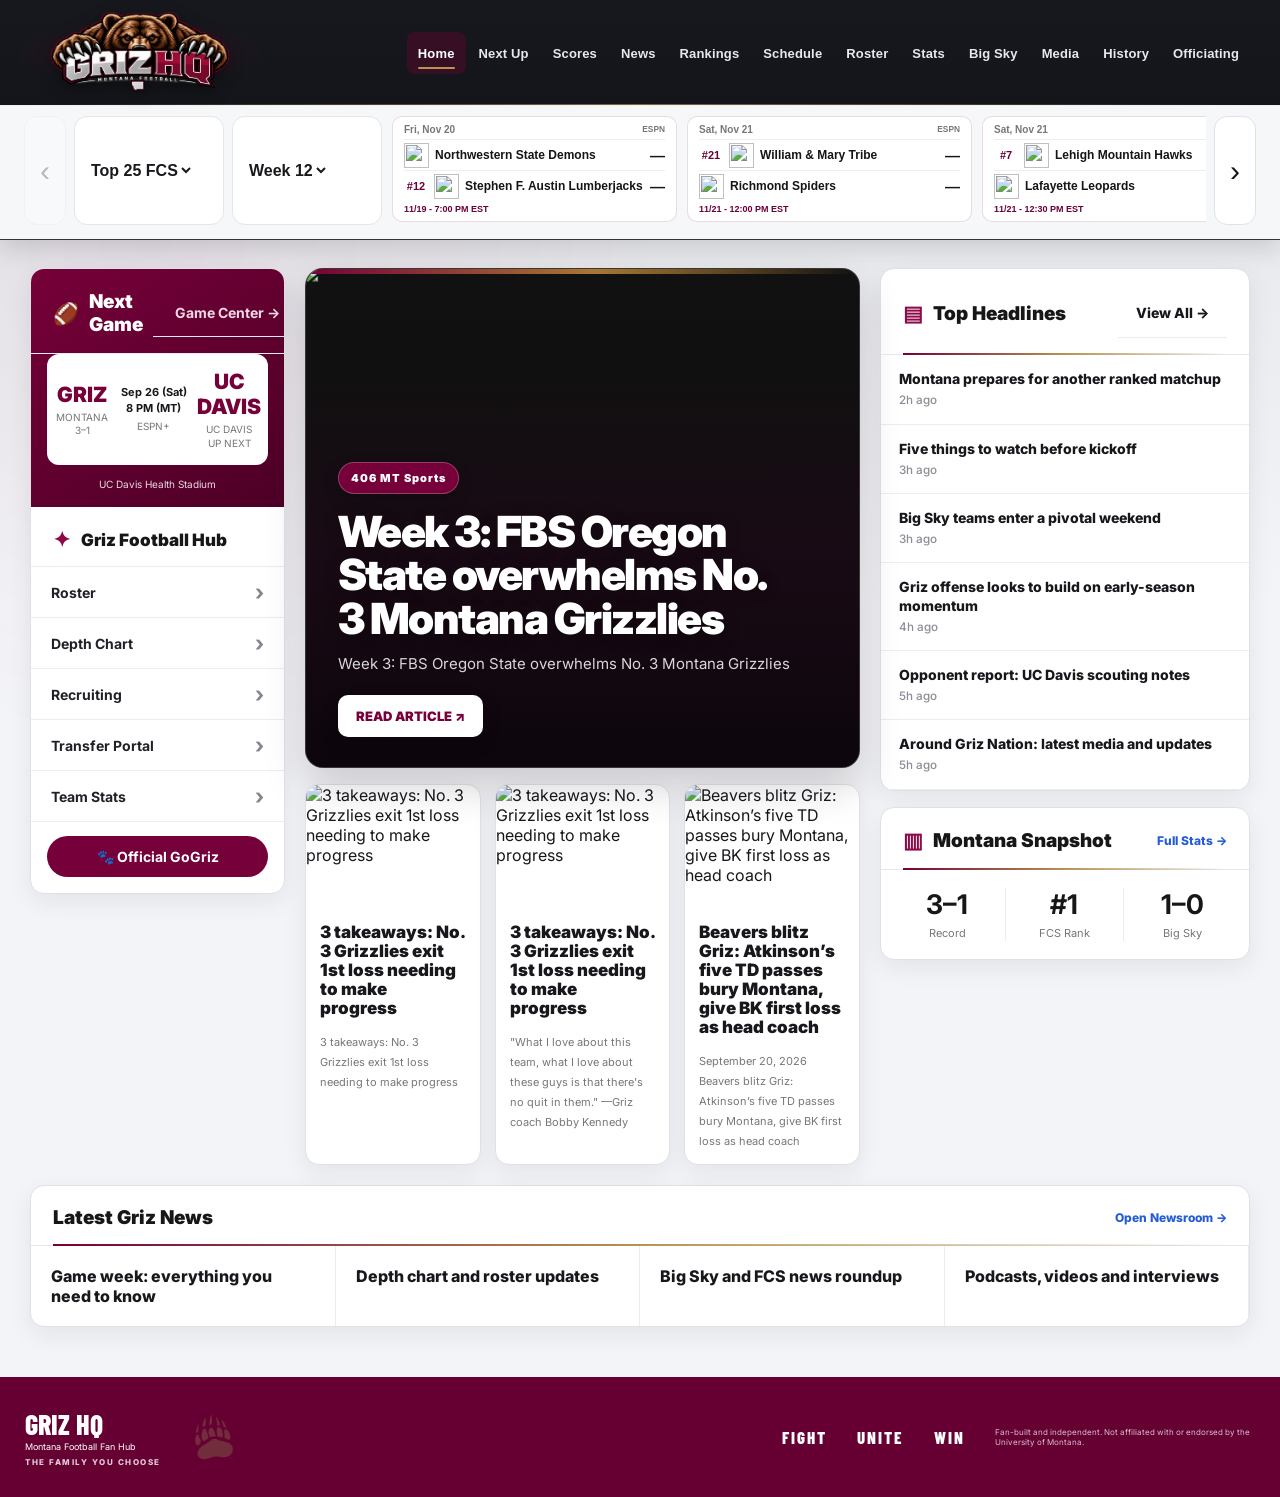
==== commit 2188cb12: "Bust cache for repaired Next Up controller" ====
--- a/index.html
+++ b/index.html
@@ -11,7 +11,7 @@
 <script defer src="scoreboard/scoreboard-config.js?v=20260920-finalfix1"></script>
 <script defer src="scoreboard/scoreboard-render.js?v=20260920-finalfix1"></script>
 <script defer src="score-scroll.js?v=20260920-finalfix1"></script>
-<script defer src="app.js?v=20260921-ucdavis3"></script>
+<script defer src="app.js?v=20260921-autoopp3"></script>
 <script defer="" src="rankings-team-logos.js?v=20260920-finalfix1"></script>
 <link rel="icon" type="image/png" sizes="32x32" href="favicon-32.png">
 <link rel="apple-touch-icon" sizes="180x180" href="apple-touch-icon.png">
@@ -175,24 +175,24 @@
   <div class="ghq-nu-compare">
     <div class="ghq-nu-compare-head"><span>2026 THROUGH 4 GAMES</span><b><img src="https://a.espncdn.com/i/teamlogos/ncaa/500/149.png" alt=""> MONTANA</b><b><img src="https://a.espncdn.com/i/teamlogos/ncaa/500/302.png" alt=""> UC DAVIS</b></div>
     <div class="ghq-nu-stat"><span>Record</span><strong class="better">3–1</strong><strong>3–1</strong></div>
-    <div class="ghq-nu-stat"><span>Points / Game</span><strong class="better">34.0</strong><strong>33.75</strong></div>
-    <div class="ghq-nu-stat"><span>Total Offense / Game</span><strong class="better">394.0</strong><strong>410.0</strong></div>
-    <div class="ghq-nu-stat"><span>Passing / Game</span><strong class="better">252.75</strong><strong>286.25</strong></div>
-    <div class="ghq-nu-stat"><span>Rushing / Game</span><strong class="better">141.25</strong><strong>123.75</strong></div>
-    <div class="ghq-nu-stat"><span>Points Allowed / Game</span><strong class="better">26.0</strong><strong>26.0</strong></div>
-    <div class="ghq-nu-stat"><span>Total Defense Allowed / Game</span><strong class="better">388.0</strong><strong>382.75</strong></div>
-    <div class="ghq-nu-stat"><span>3rd Down</span><strong class="better">40.0%</strong><strong>38.46%</strong></div>
+    <div class="ghq-nu-stat"><span>Points / Game</span><strong>31.25</strong><strong>33.75</strong></div>
+    <div class="ghq-nu-stat"><span>Total Offense / Game</span><strong>406.5</strong><strong>410.0</strong></div>
+    <div class="ghq-nu-stat"><span>Passing / Game</span><strong>258.75</strong><strong>286.25</strong></div>
+    <div class="ghq-nu-stat"><span>Rushing / Game</span><strong class="better">147.75</strong><strong>123.75</strong></div>
+    <div class="ghq-nu-stat"><span>Points Allowed / Game</span><strong class="better">24.25</strong><strong>26.0</strong></div>
+    <div class="ghq-nu-stat"><span>Total Defense Allowed / Game</span><strong>430.5</strong><strong>382.75</strong></div>
+    <div class="ghq-nu-stat"><span>3rd Down</span><strong>—</strong><strong>38.46%</strong></div>
     <div class="ghq-nu-stat"><span>Turnover Margin</span><strong>+1</strong><strong>+1</strong></div>
   </div>
 
   <div class="ghq-nu-two-col">
     <article class="ghq-nu-card ghq-nu-edge-card">
       <div class="eyebrow">MATCHUP EDGE</div><h3>WHERE THE NUMBERS LEAN</h3>
-      <div class="ghq-nu-edge"><div><span>SCORING</span><b>−2.25</b><small>Montana points/game edge</small></div><div><span>TOTAL OFFENSE</span><b>−3.0</b><small>yards/game for Montana</small></div><div><span>RUSHING</span><b>+15.75</b><small>yards/game for Montana</small></div><div><span>POINTS ALLOWED</span><b>−10.0</b><small>fewer points allowed by Montana</small></div></div>
+      <div class="ghq-nu-edge"><div><span>SCORING</span><b>−2.50</b><small>Montana points/game edge</small></div><div><span>TOTAL OFFENSE</span><b>−3.5</b><small>yards/game for Montana</small></div><div><span>RUSHING</span><b>+24.0</b><small>yards/game for Montana</small></div><div><span>POINTS ALLOWED</span><b>−1.75</b><small>fewer points allowed by Montana</small></div></div>
     </article>
     <article class="ghq-nu-card">
       <div class="eyebrow">RECENT FORM</div><h3>HOW THEY GOT HERE</h3>
-      <div class="ghq-nu-game-row"><b>MONTANA</b><span class="w">W</span><strong>17–52</strong><small>Oregon State</small></div>
+      <div class="ghq-nu-game-row"><b>MONTANA</b><span class="l">L</span><strong>17–52</strong><small>Oregon State</small></div>
       <div class="ghq-nu-game-row"><b></b><span class="w">W</span><strong>35–14</strong><small>Utah Tech</small></div>
       <div class="ghq-nu-divider"></div>
       <div class="ghq-nu-game-row"><b>UC DAVIS</b><span class="w">W</span><strong>45–7</strong><small>Stetson</small></div>
@@ -238,9 +238,9 @@
   <div class="ghq-nu-section-head"><div><div class="eyebrow">FILM ROOM</div><h2>WATCH THE OPPONENT</h2><p>Start the week with the video that matters: coach interviews, player press conferences, highlights and recent games.</p></div><span class="ghq-nu-live-dot">VIDEO &amp; MEDIA</span></div>
   <div class="ghq-nu-media-grid">
     <a class="ghq-nu-media-card featured" href="https://www.youtube.com/results?search_query=UC+Davis+football+2026+highlights" target="_blank" rel="noopener"><div class="ghq-nu-media-icon">▶</div><div><span>HIGHLIGHTS</span><b>Search UC Davis 2026 Highlights</b><small>Recent game clips and team highlights</small></div><em>↗</em></a>
-    <a class="ghq-nu-media-card" href="https://www.youtube.com/results?search_query=UC+Davis+football+coach+Tim+Plough+2026" target="_blank" rel="noopener"><div class="ghq-nu-media-icon">🎙</div><div><span>COACH TALK</span><b>Lance Anderson Press Conferences</b><small>Hear the opponent's coaches directly</small></div><em>↗</em></a>
-    <a class="ghq-nu-media-card" href="https://www.youtube.com/results?search_query=UC+Davis+football+Montana+State+2026" target="_blank" rel="noopener"><div class="ghq-nu-media-icon">🎥</div><div><span>RECENT GAME</span><b>UC Davis at Montana State</b><small>Look for full-game, recap and highlight video</small></div><em>↗</em></a>
-    <a class="ghq-nu-media-card" href="https://www.youtube.com/results?search_query=UC+Davis+football+SMU+2026" target="_blank" rel="noopener"><div class="ghq-nu-media-icon">🎥</div><div><span>RECENT GAME</span><b>UC Davis at BYU</b><small>Another look at the Aggies' most recent test</small></div><em>↗</em></a>
+    <a class="ghq-nu-media-card" href="https://www.youtube.com/results?search_query=UC+Davis+football+coach+Tim+Plough+2026" target="_blank" rel="noopener"><div class="ghq-nu-media-icon">🎙</div><div><span>COACH TALK</span><b>Tim Plough Press Conferences</b><small>Hear the opponent's coaches directly</small></div><em>↗</em></a>
+    <a class="ghq-nu-media-card" href="https://www.youtube.com/results?search_query=UC+Davis+football+SMU+2026" target="_blank" rel="noopener"><div class="ghq-nu-media-icon">🎥</div><div><span>RECENT GAME</span><b>UC Davis at SMU</b><small>Look for full-game, recap and highlight video</small></div><em>↗</em></a>
+    <a class="ghq-nu-media-card" href="https://www.youtube.com/results?search_query=UC+Davis+football+Stetson+2026" target="_blank" rel="noopener"><div class="ghq-nu-media-icon">🎥</div><div><span>RECENT GAME</span><b>UC Davis vs Stetson</b><small>Most recent UC Davis game: a 45–7 win on Sept. 19</small></div><em>↗</em></a>
   </div>
 
   <div class="ghq-nu-two-col">
@@ -252,7 +252,7 @@
       <a href="https://ucdavisaggies.com/sports/football/schedule" target="_blank" rel="noopener"><b>FULL SCHEDULE</b><span>Results &amp; upcoming games</span></a>
       <a href="https://gogriz.com/game-center/5256" target="_blank" rel="noopener"><b>SERIES HISTORY</b><span>Montana vs. UC Davis</span></a>
     </div></article>
-    <article class="ghq-nu-card"><div class="eyebrow">GAME FILM CHECKLIST</div><h3>WHAT I WOULD STUDY FIRST</h3><ol class="ghq-nu-watchlist"><li><b>Quarterback tendencies</b><span>Look at early-down throws, pressure response and where the QB goes when the first read is covered.</span></li><li><b>Explosive plays</b><span>Find the opponent's longest runs, passes and returns from the first two games.</span></li><li><b>Third-down defense</b><span>See how they line up on 3rd-and-medium/long and which pressures create negative plays.</span></li><li><b>Special teams</b><span>Watch kickoff coverage, punt returns, field-goal range and fake-punt tendencies.</span></li></ol></article>
+    <article class="ghq-nu-card"><div class="eyebrow">GAME FILM CHECKLIST</div><h3>WHAT I WOULD STUDY FIRST</h3><ol class="ghq-nu-watchlist"><li><b>Quarterback tendencies</b><span>Look at early-down throws, pressure response and where the QB goes when the first read is covered.</span></li><li><b>Explosive plays</b><span>Find the opponent's longest runs, passes and returns from the first four games.</span></li><li><b>Third-down defense</b><span>See how they line up on 3rd-and-medium/long and which pressures create negative plays.</span></li><li><b>Special teams</b><span>Watch kickoff coverage, punt returns, field-goal range and fake-punt tendencies.</span></li></ol></article>
   </div>
 
   <div class="ghq-nu-section-head"><div><div class="eyebrow">MORE NUMBERS</div><h2>STATS WORTH DIGGING INTO</h2><p>The scoreboard tells you who won. These numbers tell you how the opponent is built.</p></div></div>
